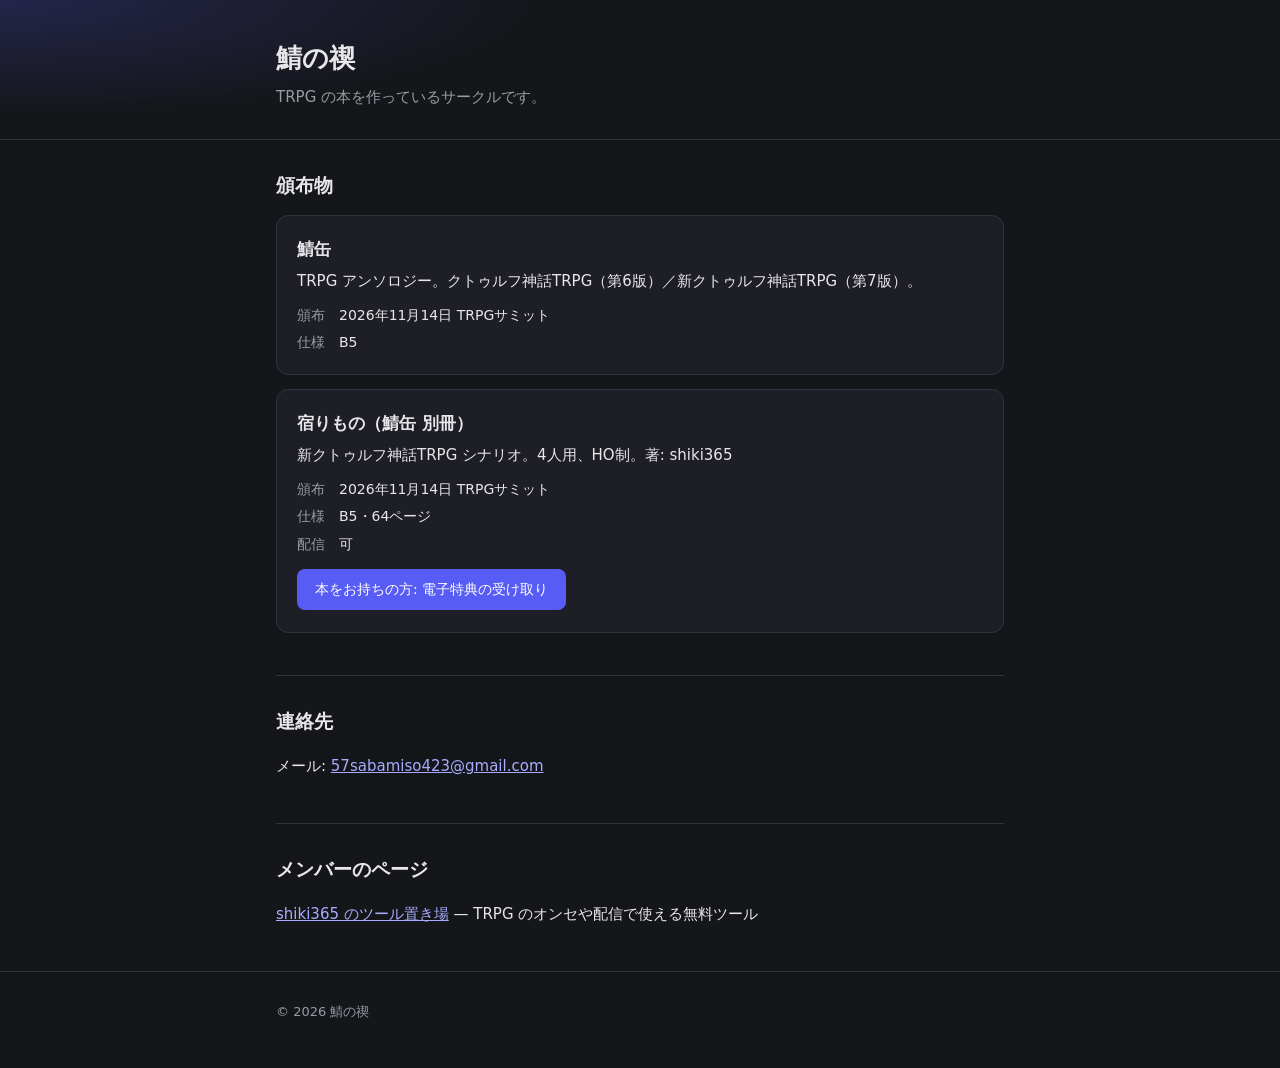
==== index.html @ f9e7f5f1 "Add circle site and Yadorimono bonus download page Co-Authored-By: Claude Opus 5.5 <noreply@anthropi" ====
<!doctype html>
<html lang="ja">
<head>
<meta charset="utf-8">
<meta name="viewport" content="width=device-width, initial-scale=1">
<title>鯖の禊 | TRPG サークル</title>
<meta name="description" content="TRPG サークル「鯖の禊」のサイトです。TRPG アンソロジー『鯖缶』と、新クトゥルフ神話TRPG シナリオ『宿りもの』（鯖缶 別冊）を頒布します。">
<meta property="og:type" content="website">
<meta property="og:site_name" content="鯖の禊">
<meta property="og:title" content="鯖の禊">
<meta property="og:description" content="TRPG サークル「鯖の禊」。TRPG アンソロジー『鯖缶』と、シナリオ『宿りもの』（鯖缶 別冊）を頒布します。">
<meta property="og:url" content="https://sabanomisogi.github.io/">
<meta property="og:locale" content="ja_JP">
<meta name="twitter:card" content="summary">
<link rel="icon" href="favicon.svg" type="image/svg+xml">
<link rel="stylesheet" href="site.v1.css">
</head>
<body>
<header>
  <div class="wrap">
    <h1>鯖の禊</h1>
    <p class="lead">TRPG の本を作っているサークルです。</p>
  </div>
</header>

<main class="wrap">
  <section>
    <h2>頒布物</h2>
    <div class="card">
      <h3>鯖缶</h3>
      <p>TRPG アンソロジー。クトゥルフ神話TRPG（第6版）／新クトゥルフ神話TRPG（第7版）。</p>
      <dl class="spec">
        <dt>頒布</dt><dd>2026年11月14日 TRPGサミット</dd>
        <dt>仕様</dt><dd>B5</dd>
      </dl>
    </div>
    <div class="card">
      <h3>宿りもの（鯖缶 別冊）</h3>
      <p>新クトゥルフ神話TRPG シナリオ。4人用、HO制。著: shiki365</p>
      <dl class="spec">
        <dt>頒布</dt><dd>2026年11月14日 TRPGサミット</dd>
        <dt>仕様</dt><dd>B5・64ページ</dd>
        <dt>配信</dt><dd>可</dd>
      </dl>
      <p style="margin-top:12px"><a class="btn" href="yadorimono/">本をお持ちの方: 電子特典の受け取り</a></p>
    </div>
  </section>

  <section id="contact">
    <h2>連絡先</h2>
    <p>メール: <a href="mailto:57sabamiso423@gmail.com">57sabamiso423@gmail.com</a></p>
  </section>

  <section>
    <h2>メンバーのページ</h2>
    <p><a href="https://shiki365.github.io/">shiki365 のツール置き場</a> — TRPG のオンセや配信で使える無料ツール</p>
  </section>
</main>

<footer>
  <div class="wrap">
    <p>© 2026 鯖の禊</p>
  </div>
</footer>
</body>
</html>
---- site.v1.css ----
/* Same palette as shiki365.github.io so the circle site and the tool site feel related. */
:root {
  color-scheme: dark;
  --bg: #15161a; --panel: #1e1f26; --line: #303240;
  --fg: #e7e7ea; --muted: #9a9aa5; --accent: #6b70ff; --link: #a8abff;
  --button: #575cf5; /* darker than --accent so white text passes 4.5:1 */
  --error: #ff8a8a;
}
* { box-sizing: border-box; }
body { margin: 0; background: var(--bg); color: var(--fg); line-height: 1.8;
       font-family: "Yu Gothic UI", "Meiryo", system-ui, sans-serif; font-size: 15px; }
a { color: var(--link); }
a:focus-visible, button:focus-visible, input:focus-visible { outline: 2px solid var(--accent); outline-offset: 2px; }
.wrap { max-width: 760px; margin: 0 auto; padding-inline: 16px; }

header { border-bottom: 1px solid var(--line); padding-block: 40px 28px;
         background: radial-gradient(ellipse 60% 120% at 0% 0%, #23254a, transparent 70%); }
.home-link { display: inline-block; margin-bottom: 12px; font-size: 14px; color: var(--muted); text-decoration: none; }
.home-link:hover { color: var(--fg); }
h1 { margin: 0 0 8px; font-size: 26px; line-height: 1.4; }
h2 { margin: 0 0 12px; font-size: 19px; }
.lead { margin: 0; color: var(--muted); }
main section { padding-block: 28px; border-bottom: 1px solid var(--line); }
main section:last-child { border-bottom: 0; }
.muted { color: var(--muted); }

.card { background: var(--panel); border: 1px solid var(--line); border-radius: 12px; padding: 18px 20px; margin-bottom: 14px; }
.card h3 { margin: 0 0 4px; font-size: 17px; }
.card p { margin: 4px 0; }
.spec { display: grid; grid-template-columns: auto 1fr; gap: 2px 14px; margin: 8px 0 0; font-size: 14px; }
.spec dt { color: var(--muted); }
.spec dd { margin: 0; }

.btn { display: inline-block; padding: 8px 18px; border: 0; border-radius: 8px; background: var(--button);
       color: #fff; font: inherit; font-size: 14px; text-decoration: none; cursor: pointer; white-space: nowrap; }
.btn:hover { filter: brightness(1.1); }
.btn:disabled { opacity: .55; cursor: wait; }

.unlock { display: flex; gap: 8px; flex-wrap: wrap; margin: 12px 0 8px; }
.unlock input { flex: 1 1 220px; min-width: 0; padding: 8px 12px; border: 1px solid var(--line); border-radius: 8px;
                background: #101116; color: var(--fg); font: inherit; }
#status { min-height: 1.8em; margin: 0; font-size: 14px; }
#status.error { color: var(--error); }
.files { list-style: none; padding: 0; margin: 12px 0 0; }
.files li { display: flex; align-items: center; justify-content: space-between; gap: 12px;
            background: var(--panel); border: 1px solid var(--line); border-radius: 10px; padding: 10px 14px; margin-bottom: 8px; }
.files li div { min-width: 0; overflow-wrap: anywhere; }
.files strong { display: block; font-weight: 600; }
.files .meta { color: var(--muted); font-size: 13px; }
ol.steps { padding-left: 1.4em; margin: 8px 0; }

footer { border-top: 1px solid var(--line); padding-block: 24px 40px; color: var(--muted); font-size: 13px; }
footer p { margin: 4px 0; }
.rights { white-space: pre-line; overflow-wrap: anywhere; }
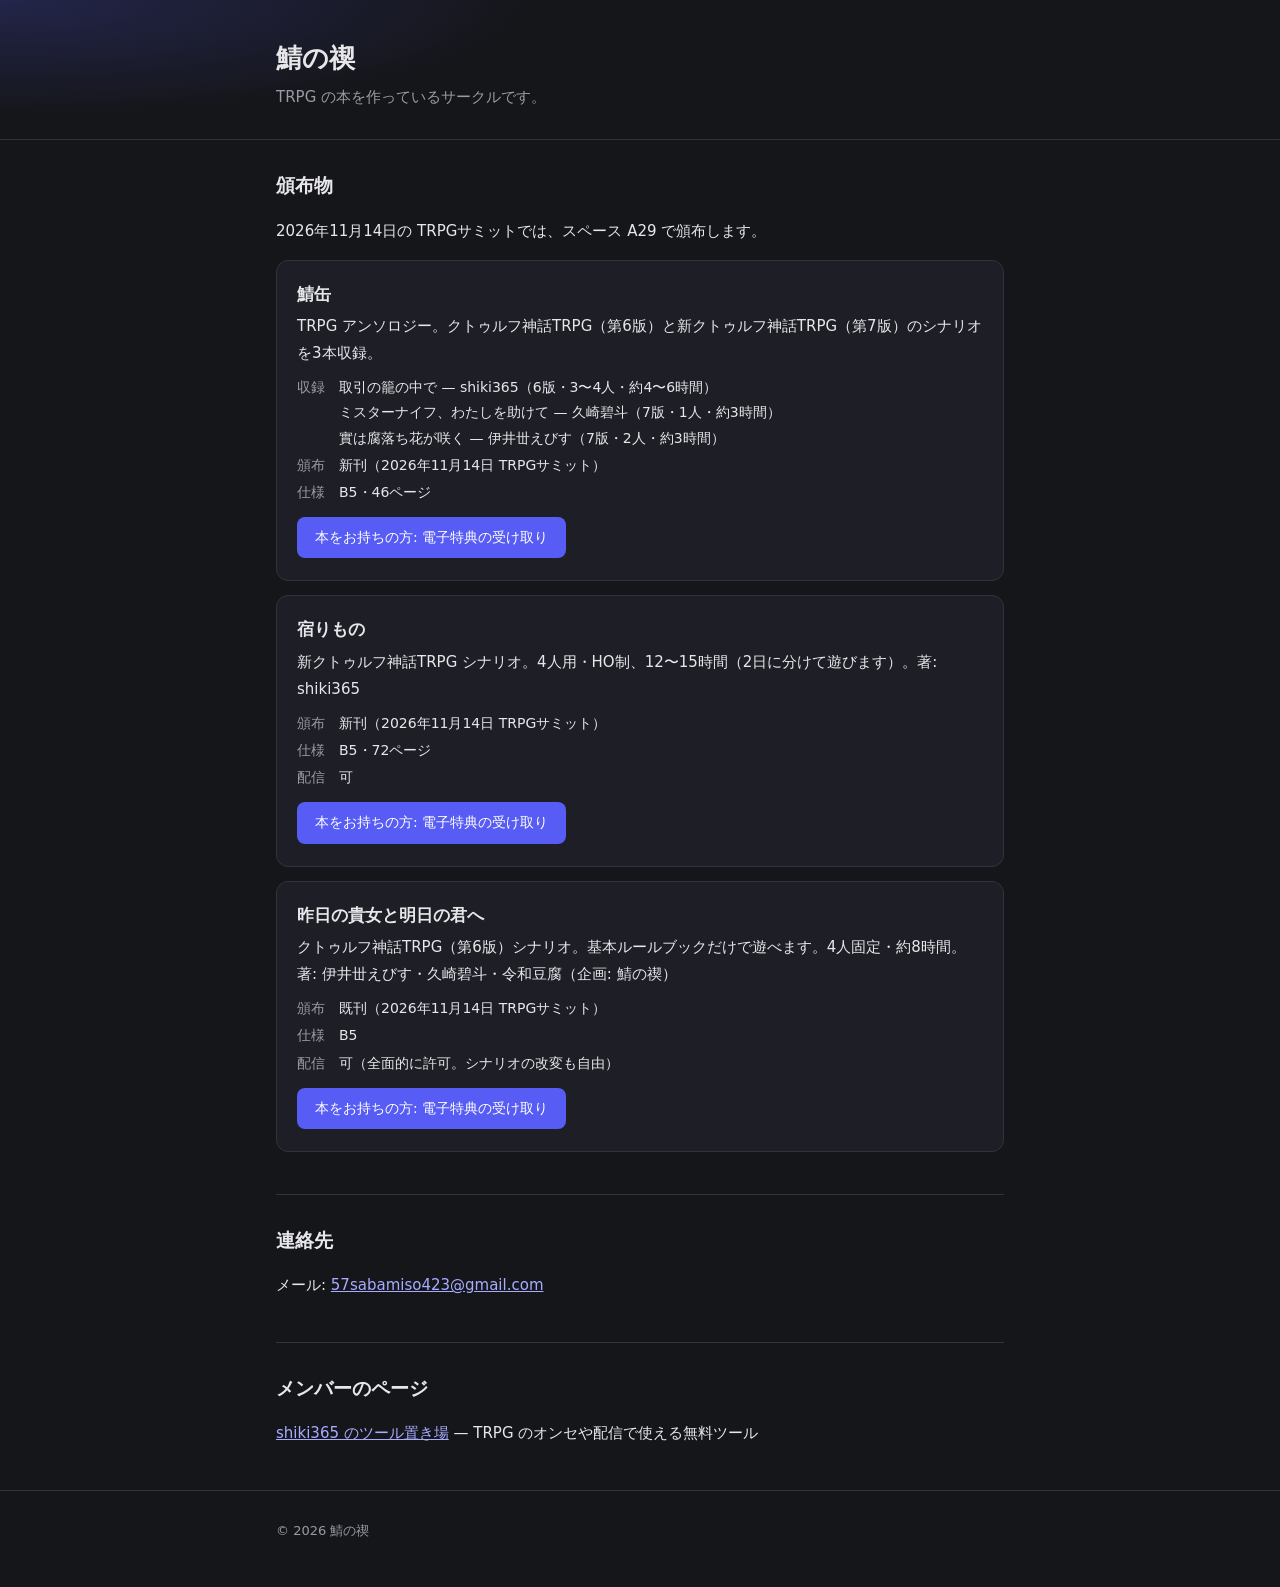
==== commit a38aea03: "List all three books and add bonus pages for Sabakan and Kinou-Ashita - Top page: cards for Sabakan," ====
--- a/index.html
+++ b/index.html
@@ -4,11 +4,11 @@
 <meta charset="utf-8">
 <meta name="viewport" content="width=device-width, initial-scale=1">
 <title>鯖の禊 | TRPG サークル</title>
-<meta name="description" content="TRPG サークル「鯖の禊」のサイトです。TRPG アンソロジー『鯖缶』と、新クトゥルフ神話TRPG シナリオ『宿りもの』（鯖缶 別冊）を頒布します。">
+<meta name="description" content="TRPG サークル「鯖の禊」のサイトです。TRPG アンソロジー『鯖缶』、新クトゥルフ神話TRPG シナリオ『宿りもの』、クトゥルフ神話TRPG シナリオ『昨日の貴女と明日の君へ』を頒布します。">
 <meta property="og:type" content="website">
 <meta property="og:site_name" content="鯖の禊">
 <meta property="og:title" content="鯖の禊">
-<meta property="og:description" content="TRPG サークル「鯖の禊」。TRPG アンソロジー『鯖缶』と、シナリオ『宿りもの』（鯖缶 別冊）を頒布します。">
+<meta property="og:description" content="TRPG サークル「鯖の禊」。TRPG アンソロジー『鯖缶』、シナリオ『宿りもの』『昨日の貴女と明日の君へ』を頒布します。">
 <meta property="og:url" content="https://sabanomisogi.github.io/">
 <meta property="og:locale" content="ja_JP">
 <meta name="twitter:card" content="summary">
@@ -26,23 +26,36 @@
 <main class="wrap">
   <section>
     <h2>頒布物</h2>
+    <p>2026年11月14日の TRPGサミットでは、スペース A29 で頒布します。</p>
     <div class="card">
       <h3>鯖缶</h3>
-      <p>TRPG アンソロジー。クトゥルフ神話TRPG（第6版）／新クトゥルフ神話TRPG（第7版）。</p>
+      <p>TRPG アンソロジー。クトゥルフ神話TRPG（第6版）と新クトゥルフ神話TRPG（第7版）のシナリオを3本収録。</p>
       <dl class="spec">
-        <dt>頒布</dt><dd>2026年11月14日 TRPGサミット</dd>
-        <dt>仕様</dt><dd>B5</dd>
+        <dt>収録</dt><dd>取引の籠の中で — shiki365（6版・3〜4人・約4〜6時間）<br>ミスターナイフ、わたしを助けて — 久崎碧斗（7版・1人・約3時間）<br>實は腐落ち花が咲く — 伊井丗えびす（7版・2人・約3時間）</dd>
+        <dt>頒布</dt><dd>新刊（2026年11月14日 TRPGサミット）</dd>
+        <dt>仕様</dt><dd>B5・46ページ</dd>
       </dl>
+      <p style="margin-top:12px"><a class="btn" href="sabakan/">本をお持ちの方: 電子特典の受け取り</a></p>
     </div>
     <div class="card">
-      <h3>宿りもの（鯖缶 別冊）</h3>
-      <p>新クトゥルフ神話TRPG シナリオ。4人用、HO制。著: shiki365</p>
+      <h3>宿りもの</h3>
+      <p>新クトゥルフ神話TRPG シナリオ。4人用・HO制、12〜15時間（2日に分けて遊びます）。著: shiki365</p>
       <dl class="spec">
-        <dt>頒布</dt><dd>2026年11月14日 TRPGサミット</dd>
-        <dt>仕様</dt><dd>B5・64ページ</dd>
+        <dt>頒布</dt><dd>新刊（2026年11月14日 TRPGサミット）</dd>
+        <dt>仕様</dt><dd>B5・72ページ</dd>
         <dt>配信</dt><dd>可</dd>
       </dl>
       <p style="margin-top:12px"><a class="btn" href="yadorimono/">本をお持ちの方: 電子特典の受け取り</a></p>
+    </div>
+    <div class="card">
+      <h3>昨日の貴女と明日の君へ</h3>
+      <p>クトゥルフ神話TRPG（第6版）シナリオ。基本ルールブックだけで遊べます。4人固定・約8時間。著: 伊井丗えびす・久崎碧斗・令和豆腐（企画: 鯖の禊）</p>
+      <dl class="spec">
+        <dt>頒布</dt><dd>既刊（2026年11月14日 TRPGサミット）</dd>
+        <dt>仕様</dt><dd>B5</dd>
+        <dt>配信</dt><dd>可（全面的に許可。シナリオの改変も自由）</dd>
+      </dl>
+      <p style="margin-top:12px"><a class="btn" href="kinou-ashita/">本をお持ちの方: 電子特典の受け取り</a></p>
     </div>
   </section>
 
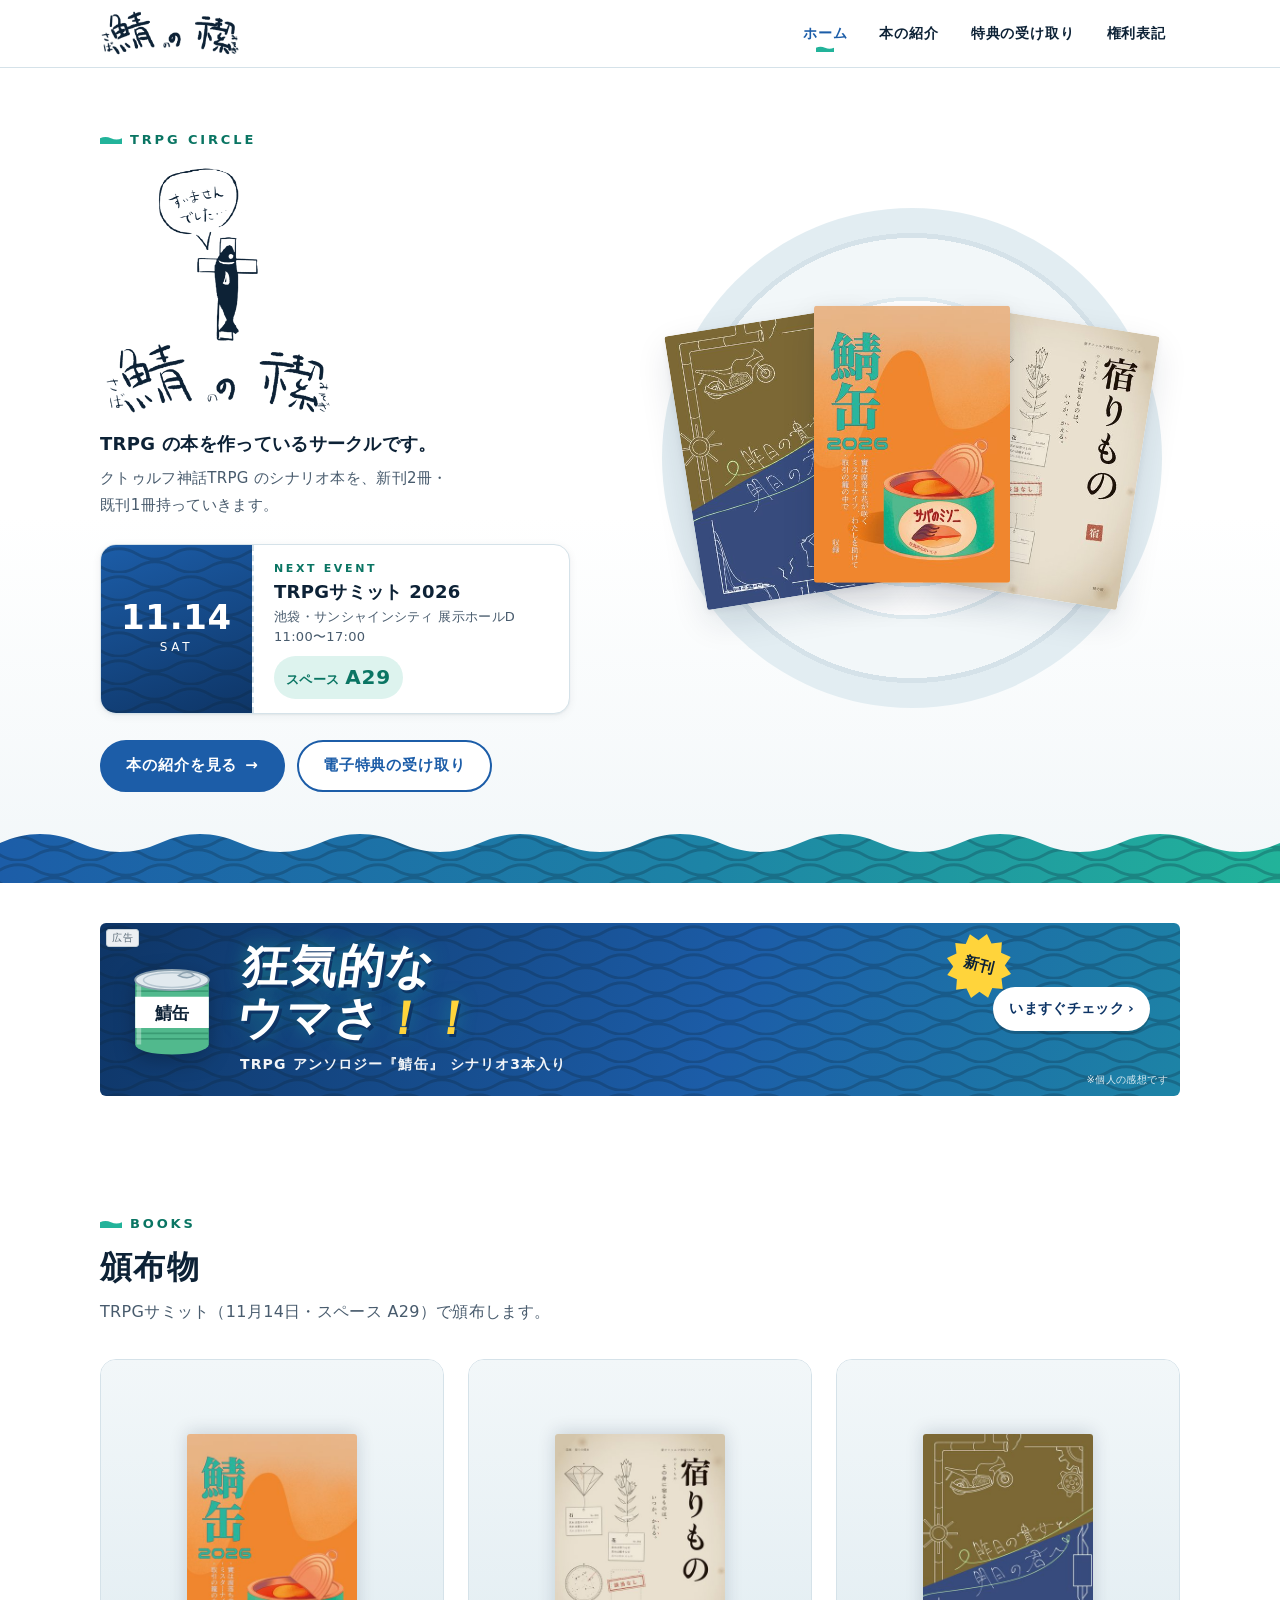
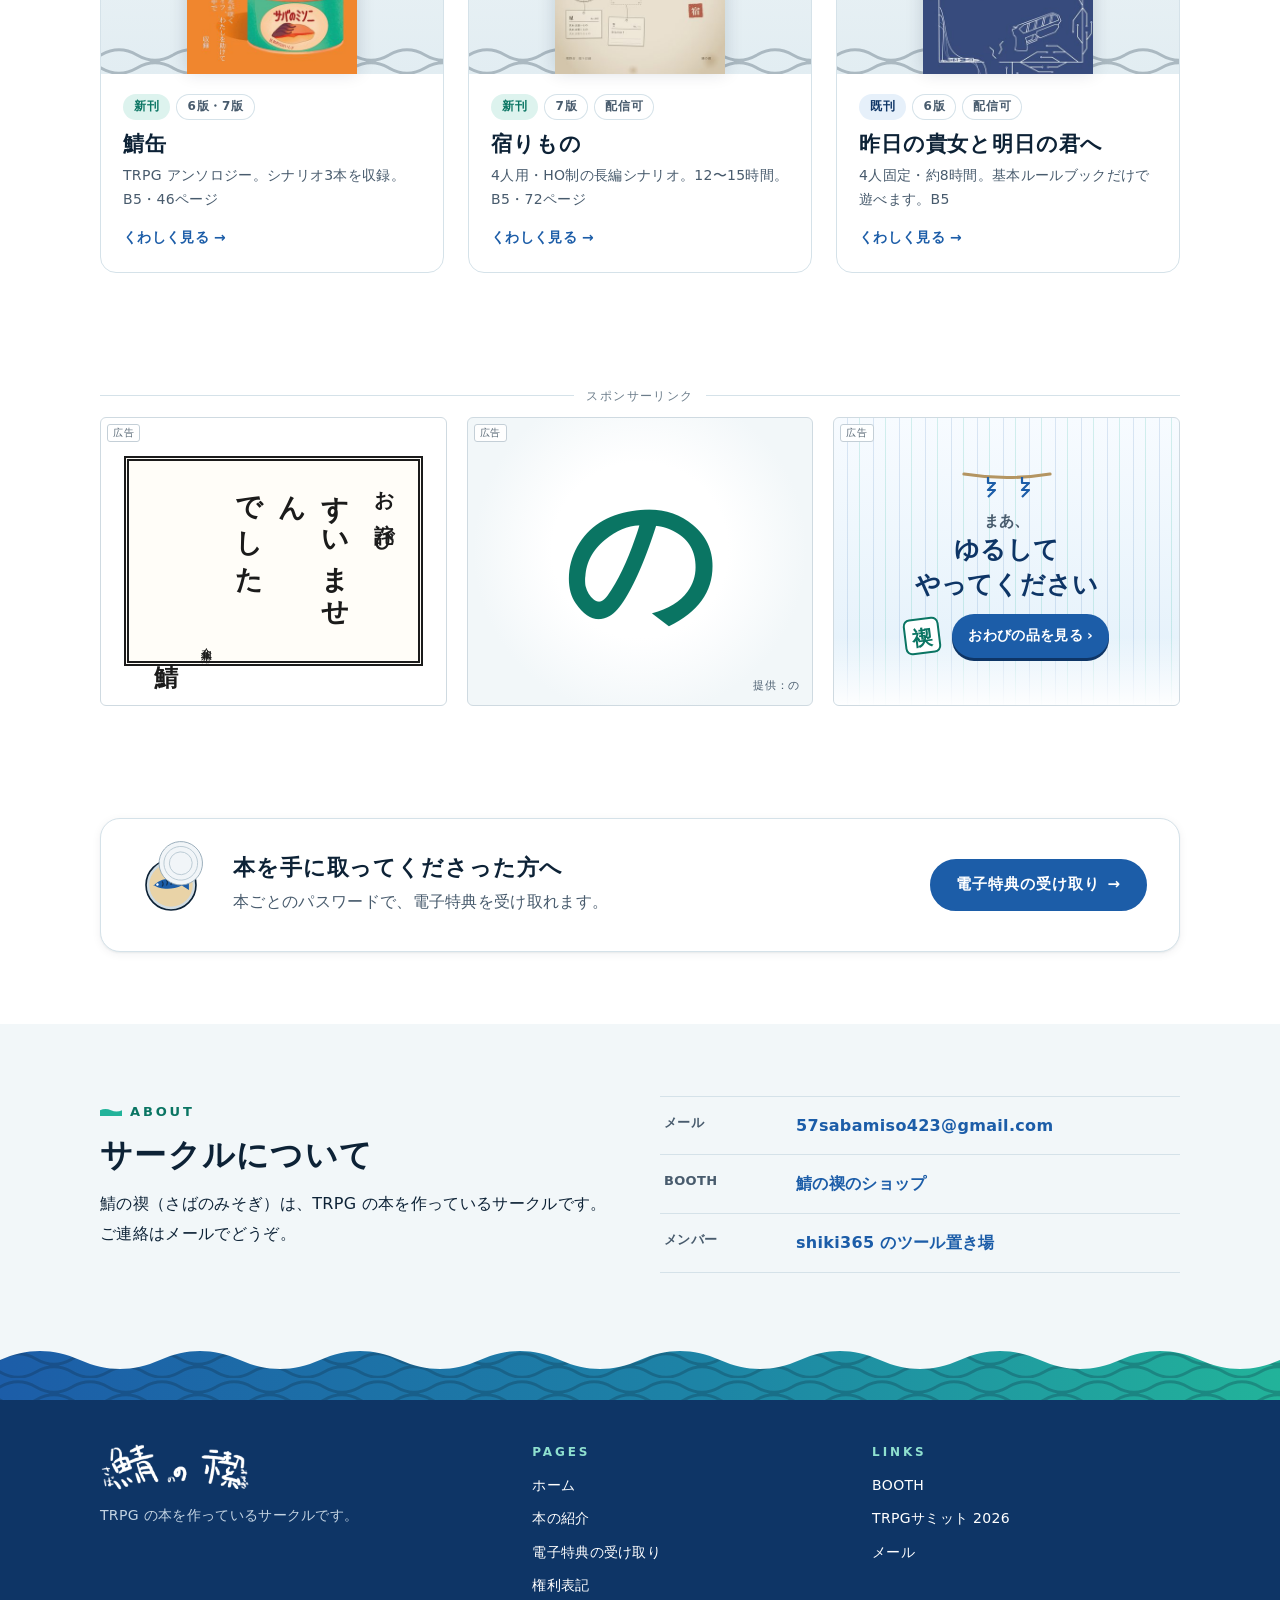
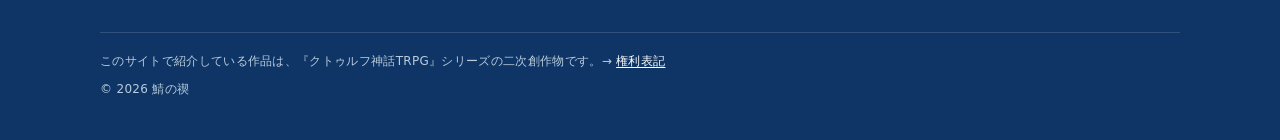
==== commit a6098f8d: "Redesign the site in white, blue and green with four pages - New pages: books/ (book details), bonus" ====
--- a/index.html
+++ b/index.html
@@ -5,75 +5,268 @@
 <meta name="viewport" content="width=device-width, initial-scale=1">
 <title>鯖の禊 | TRPG サークル</title>
 <meta name="description" content="TRPG サークル「鯖の禊」のサイトです。TRPG アンソロジー『鯖缶』、新クトゥルフ神話TRPG シナリオ『宿りもの』、クトゥルフ神話TRPG シナリオ『昨日の貴女と明日の君へ』を頒布します。">
+<meta name="theme-color" content="#1c5da8">
 <meta property="og:type" content="website">
 <meta property="og:site_name" content="鯖の禊">
 <meta property="og:title" content="鯖の禊">
 <meta property="og:description" content="TRPG サークル「鯖の禊」。TRPG アンソロジー『鯖缶』、シナリオ『宿りもの』『昨日の貴女と明日の君へ』を頒布します。">
 <meta property="og:url" content="https://sabanomisogi.github.io/">
+<meta property="og:image" content="https://sabanomisogi.github.io/ogp.png">
 <meta property="og:locale" content="ja_JP">
-<meta name="twitter:card" content="summary">
+<meta name="twitter:card" content="summary_large_image">
 <link rel="icon" href="favicon.svg" type="image/svg+xml">
-<link rel="stylesheet" href="site.v1.css">
+<link rel="apple-touch-icon" href="apple-touch-icon.png">
+<link rel="stylesheet" href="site.v2.css">
+<script>
+  // Show the can-opener intro once per session, never with reduced motion. site.v1.js lets it be skipped.
+  try {
+    if (!sessionStorage.getItem("sbm.intro") && !matchMedia("(prefers-reduced-motion: reduce)").matches) {
+      document.documentElement.classList.add("intro-on");
+      sessionStorage.setItem("sbm.intro", "1");
+      // Never leave the overlay up, even when animations do not run or site.v1.js fails to load.
+      setTimeout(function () { document.documentElement.classList.remove("intro-on"); }, 2400);
+    }
+  } catch (e) { /* storage blocked: no intro */ }
+</script>
 </head>
 <body>
-<header>
-  <div class="wrap">
-    <h1>鯖の禊</h1>
-    <p class="lead">TRPG の本を作っているサークルです。</p>
+<div class="intro" aria-hidden="true">
+  <svg class="opener opener--intro" viewBox="0 0 140 140" focusable="false">
+    <circle class="opener__rim" cx="70" cy="70" r="46"/>
+    <circle class="opener__inside" cx="70" cy="70" r="40"/>
+    <path class="opener__fish-body" d="M38 72c9-13 32-18 52-8l13-9v24l-13-8c-20 10-43 6-52-1z"/>
+    <path class="opener__fish-belly" d="M42 75c13 6 31 5 46-2-16 4-32 4-46 2z"/>
+    <path class="opener__fish-stripe" d="M54 64q3 4 0 8M62 61q3 4 0 9M70 60q3 4 0 9M78 61q3 4 0 8"/>
+    <circle cx="45" cy="69" r="2.2" fill="#fff"/>
+    <g class="opener__lid">
+      <circle class="opener__lid-face" cx="70" cy="70" r="40"/>
+      <circle class="opener__ring" cx="70" cy="70" r="31"/>
+      <circle class="opener__ring" cx="70" cy="70" r="21"/>
+    </g>
+    <circle class="opener__cut" cx="70" cy="70" r="42" transform="rotate(-90 70 70)"/>
+    <g class="opener__tool"><g class="opener__lever">
+      <path class="opener__blade" d="M66.5 19h7l-3.5 10.5z"/>
+      <rect class="opener__handle" x="68" y="13" width="34" height="10" rx="5" transform="rotate(-14 70 18)"/>
+      <circle class="opener__pivot" cx="70" cy="18" r="3.2"/>
+    </g></g>
+  </svg>
+  <p class="intro__text">開缶中…</p>
+  <p class="intro__skip">タップで飛ばせます</p>
+</div>
+
+<a class="skip" href="#main">本文へ</a>
+<header class="site-header">
+  <div class="wrap site-header__in">
+    <a class="brand" href="./"><img src="img/logo-wordmark.png" alt="鯖の禊" width="421" height="134"></a>
+    <nav class="gnav" aria-label="サイト内">
+      <a href="./" aria-current="page">ホーム</a>
+      <a href="books/">本の紹介</a>
+      <a href="bonus/">特典<span class="long">の受け取り</span></a>
+      <a href="rights/">権利表記</a>
+    </nav>
   </div>
 </header>
 
-<main class="wrap">
-  <section>
-    <h2>頒布物</h2>
-    <p>2026年11月14日の TRPGサミットでは、スペース A29 で頒布します。</p>
-    <div class="card">
-      <h3>鯖缶</h3>
-      <p>TRPG アンソロジー。クトゥルフ神話TRPG（第6版）と新クトゥルフ神話TRPG（第7版）のシナリオを3本収録。</p>
-      <dl class="spec">
-        <dt>収録</dt><dd>取引の籠の中で — shiki365（6版・3〜4人・約4〜6時間）<br>ミスターナイフ、わたしを助けて — 久崎碧斗（7版・1人・約3時間）<br>實は腐落ち花が咲く — 伊井丗えびす（7版・2人・約3時間）</dd>
-        <dt>頒布</dt><dd>新刊（2026年11月14日 TRPGサミット）</dd>
-        <dt>仕様</dt><dd>B5・46ページ</dd>
-      </dl>
-      <p style="margin-top:12px"><a class="btn" href="sabakan/">本をお持ちの方: 電子特典の受け取り</a></p>
-    </div>
-    <div class="card">
-      <h3>宿りもの</h3>
-      <p>新クトゥルフ神話TRPG シナリオ。4人用・HO制、12〜15時間（2日に分けて遊びます）。著: shiki365</p>
-      <dl class="spec">
-        <dt>頒布</dt><dd>新刊（2026年11月14日 TRPGサミット）</dd>
-        <dt>仕様</dt><dd>B5・72ページ</dd>
-        <dt>配信</dt><dd>可</dd>
-      </dl>
-      <p style="margin-top:12px"><a class="btn" href="yadorimono/">本をお持ちの方: 電子特典の受け取り</a></p>
-    </div>
-    <div class="card">
-      <h3>昨日の貴女と明日の君へ</h3>
-      <p>クトゥルフ神話TRPG（第6版）シナリオ。基本ルールブックだけで遊べます。4人固定・約8時間。著: 伊井丗えびす・久崎碧斗・令和豆腐（企画: 鯖の禊）</p>
-      <dl class="spec">
-        <dt>頒布</dt><dd>既刊（2026年11月14日 TRPGサミット）</dd>
-        <dt>仕様</dt><dd>B5</dd>
-        <dt>配信</dt><dd>可（全面的に許可。シナリオの改変も自由）</dd>
-      </dl>
-      <p style="margin-top:12px"><a class="btn" href="kinou-ashita/">本をお持ちの方: 電子特典の受け取り</a></p>
-    </div>
-  </section>
-
-  <section id="contact">
-    <h2>連絡先</h2>
-    <p>メール: <a href="mailto:57sabamiso423@gmail.com">57sabamiso423@gmail.com</a></p>
-  </section>
-
-  <section>
-    <h2>メンバーのページ</h2>
-    <p><a href="https://shiki365.github.io/">shiki365 のツール置き場</a> — TRPG のオンセや配信で使える無料ツール</p>
+<main id="main">
+  <section class="hero">
+    <div class="wrap hero__in">
+      <div class="hero__text">
+        <p class="eyebrow">TRPG CIRCLE</p>
+        <h1 class="hero__logo"><img src="img/logo-mascot.png" alt="鯖の禊" width="433" height="472"></h1>
+        <p class="hero__lead">TRPG の本を作っているサークルです。</p>
+        <p class="hero__sub">クトゥルフ神話TRPG のシナリオ本を、新刊2冊・既刊1冊持っていきます。</p>
+        <a class="ticket" href="https://trpg-summit.com/2026/">
+          <span class="ticket__date"><b>11.14</b><span>SAT</span></span>
+          <span class="ticket__body">
+            <span class="ticket__label">NEXT EVENT</span>
+            <span class="ticket__name">TRPGサミット 2026</span>
+            <span class="ticket__meta">池袋・サンシャインシティ 展示ホールD<br>11:00〜17:00</span>
+            <span class="ticket__space">スペース <b>A29</b></span>
+          </span>
+        </a>
+        <div class="hero__actions">
+          <a class="btn" href="books/">本の紹介を見る <span class="arrow" aria-hidden="true">→</span></a>
+          <a class="btn btn--ghost" href="bonus/">電子特典の受け取り</a>
+        </div>
+      </div>
+      <div class="hero__books" aria-hidden="true">
+        <img class="hero__cover hero__cover--l" src="img/cover-kinou-ashita-360.jpg" srcset="img/cover-kinou-ashita-360.jpg 360w, img/cover-kinou-ashita-720.jpg 720w" sizes="200px" alt="" width="360" height="508">
+        <img class="hero__cover hero__cover--r" src="img/cover-yadorimono-360.jpg" srcset="img/cover-yadorimono-360.jpg 360w, img/cover-yadorimono-720.jpg 720w" sizes="200px" alt="" width="360" height="508">
+        <img class="hero__cover hero__cover--c" src="img/cover-sabakan-360.jpg" srcset="img/cover-sabakan-360.jpg 360w, img/cover-sabakan-720.jpg 720w" sizes="200px" alt="" width="360" height="508">
+      </div>
+    </div>
+    <div class="saba-band" aria-hidden="true"></div>
+  </section>
+
+  <section class="section section--tight" aria-label="ジョーク広告">
+    <div class="wrap">
+      <a class="ad ad--sabakan" href="books/#sabakan">
+        <span class="ad__label">広告</span>
+        <svg class="sabakan-ad__can" viewBox="0 0 100 112" aria-hidden="true" focusable="false">
+          <path d="M10 24v70a40 11 0 0 0 80 0V24z" fill="#51b98d"/>
+          <path d="M10 30h80M10 36h80M10 82h80M10 88h80" stroke="#3a9c74" stroke-width="2"/>
+          <path d="M10 42h80v34H10z" fill="#fff"/>
+          <text x="50" y="66" text-anchor="middle" font-size="19" font-weight="900" fill="#0d2236">鯖缶</text>
+          <path d="M14 24v70" stroke="#fff" stroke-opacity=".35" stroke-width="5"/>
+          <ellipse cx="50" cy="24" rx="40" ry="11" fill="#e1e9ee" stroke="#8ea3b1" stroke-width="2"/>
+          <ellipse cx="50" cy="24" rx="31" ry="8" fill="none" stroke="#b7c7d1" stroke-width="1.6"/>
+          <path d="M57 19q10-7 17 0-7 5-17 0z" fill="#cfdbe2" stroke="#8ea3b1" stroke-width="1.6"/>
+        </svg>
+        <span class="sabakan-ad__copy">
+          <span class="sabakan-ad__catch">狂気的な<br>ウマさ<em>！！</em></span>
+          <span class="sabakan-ad__sub">TRPG アンソロジー『鯖缶』 <span class="nowrap">シナリオ3本入り</span></span>
+        </span>
+        <span class="sabakan-ad__burst" aria-hidden="true">新刊</span>
+        <span class="ad__cta">いますぐチェック <span aria-hidden="true">›</span></span>
+        <small class="sabakan-ad__note">※個人の感想です</small>
+      </a>
+    </div>
+  </section>
+
+  <section class="section" id="books">
+    <div class="wrap">
+      <div class="section__head">
+        <p class="eyebrow">BOOKS</p>
+        <h2>頒布物</h2>
+        <p class="section__lead">TRPGサミット（11月14日・スペース A29）で頒布します。</p>
+      </div>
+      <ul class="book-grid">
+        <li class="book-card">
+          <a href="books/#sabakan">
+            <figure class="book-card__cover"><img src="img/cover-sabakan-360.jpg" srcset="img/cover-sabakan-360.jpg 360w, img/cover-sabakan-720.jpg 720w" sizes="(max-width: 640px) 116px, 200px" alt="『鯖缶』の表紙" width="360" height="508" loading="lazy"></figure>
+            <div class="book-card__body">
+              <ul class="tags"><li class="tag tag--new">新刊</li><li class="tag tag--line">6版・7版</li></ul>
+              <h3>鯖缶</h3>
+              <p>TRPG アンソロジー。シナリオ3本を収録。B5・46ページ</p>
+              <p class="book-card__more">くわしく見る →</p>
+            </div>
+          </a>
+        </li>
+        <li class="book-card">
+          <a href="books/#yadorimono">
+            <figure class="book-card__cover"><img src="img/cover-yadorimono-360.jpg" srcset="img/cover-yadorimono-360.jpg 360w, img/cover-yadorimono-720.jpg 720w" sizes="(max-width: 640px) 116px, 200px" alt="『宿りもの』の表紙" width="360" height="508" loading="lazy"></figure>
+            <div class="book-card__body">
+              <ul class="tags"><li class="tag tag--new">新刊</li><li class="tag tag--line">7版</li><li class="tag tag--line">配信可</li></ul>
+              <h3>宿りもの</h3>
+              <p>4人用・HO制の長編シナリオ。12〜15時間。B5・72ページ</p>
+              <p class="book-card__more">くわしく見る →</p>
+            </div>
+          </a>
+        </li>
+        <li class="book-card">
+          <a href="books/#kinou-ashita">
+            <figure class="book-card__cover"><img src="img/cover-kinou-ashita-360.jpg" srcset="img/cover-kinou-ashita-360.jpg 360w, img/cover-kinou-ashita-720.jpg 720w" sizes="(max-width: 640px) 116px, 200px" alt="『昨日の貴女と明日の君へ』の表紙" width="360" height="508" loading="lazy"></figure>
+            <div class="book-card__body">
+              <ul class="tags"><li class="tag tag--old">既刊</li><li class="tag tag--line">6版</li><li class="tag tag--line">配信可</li></ul>
+              <h3>昨日の貴女と明日の君へ</h3>
+              <p>4人固定・約8時間。基本ルールブックだけで遊べます。B5</p>
+              <p class="book-card__more">くわしく見る →</p>
+            </div>
+          </a>
+        </li>
+      </ul>
+    </div>
+  </section>
+
+  <section class="section section--tight" aria-label="ジョーク広告">
+    <div class="wrap">
+      <p class="ad-zone__label">スポンサーリンク</p>
+      <div class="ad-row">
+        <div class="ad ad--apology" data-ad="bow" role="img" aria-label="ジョーク広告：鯖からのお詫び「すいませんでした」">
+          <span class="ad__label">広告</span>
+          <div class="apology">
+            <p class="apology__title">お詫び</p>
+            <p class="apology__body">すいません<br>でした</p>
+            <p class="apology__date">令和八年十月</p>
+            <p class="apology__by">鯖</p>
+          </div>
+          <span class="ad__toast">この広告は押せません（反省中）</span>
+        </div>
+        <a class="ad ad--no" href="https://sabunomisogi.booth.pm/" data-ad="spin" aria-label="ジョーク広告：「の」（鯖の禊の BOOTH へ）">
+          <span class="ad__label">広告</span>
+          <span class="no-glyph" aria-hidden="true">の</span>
+          <span class="ad__sponsor">提供：の</span>
+        </a>
+        <a class="ad ad--misogi" href="books/" aria-label="ジョーク広告：禊より「まあ、ゆるしてやってください」（本の紹介へ）">
+          <span class="ad__label">広告</span>
+          <span class="misogi__falls" aria-hidden="true"></span>
+          <svg class="misogi__shide" viewBox="0 0 92 30" aria-hidden="true" focusable="false">
+            <path d="M3 5q43 7 86 0" fill="none" stroke="#b49562" stroke-width="3.2" stroke-linecap="round"/>
+            <path d="M27 8v6h7l-7 7h7l-7 7M61 8v6h7l-7 7h7l-7 7" fill="none" stroke="#1c5da8" stroke-width="2.2" stroke-linejoin="round"/>
+          </svg>
+          <span class="misogi__copy"><small>まあ、</small>ゆるして<br>やってください</span>
+          <span class="misogi__foot"><span class="misogi__seal">禊</span><span class="ad__cta">おわびの品を見る <span aria-hidden="true">›</span></span></span>
+        </a>
+      </div>
+    </div>
+  </section>
+
+  <section class="section">
+    <div class="wrap">
+      <div class="callout">
+        <svg class="opener opener--open callout__icon" viewBox="0 0 140 140" aria-hidden="true" focusable="false">
+          <circle class="opener__rim" cx="70" cy="70" r="46"/>
+          <circle class="opener__inside" cx="70" cy="70" r="40"/>
+          <path class="opener__fish-body" d="M38 72c9-13 32-18 52-8l13-9v24l-13-8c-20 10-43 6-52-1z"/>
+          <path class="opener__fish-stripe" d="M54 64q3 4 0 8M62 61q3 4 0 9M70 60q3 4 0 9M78 61q3 4 0 8"/>
+          <circle cx="45" cy="69" r="2.2" fill="#fff"/>
+          <g class="opener__lid"><circle class="opener__lid-face" cx="70" cy="70" r="40"/><circle class="opener__ring" cx="70" cy="70" r="31"/><circle class="opener__ring" cx="70" cy="70" r="21"/></g>
+        </svg>
+        <div>
+          <h2>本を手に取ってくださった方へ</h2>
+          <p>本ごとのパスワードで、電子特典を受け取れます。</p>
+        </div>
+        <a class="btn" href="bonus/">電子特典の受け取り <span class="arrow" aria-hidden="true">→</span></a>
+      </div>
+    </div>
+  </section>
+
+  <section class="section section--mist" id="contact">
+    <div class="wrap about">
+      <div>
+        <p class="eyebrow">ABOUT</p>
+        <h2>サークルについて</h2>
+        <p>鯖の禊（さばのみそぎ）は、TRPG の本を作っているサークルです。ご連絡はメールでどうぞ。</p>
+      </div>
+      <ul class="link-list">
+        <li><a href="mailto:57sabamiso423@gmail.com"><span class="k">メール</span><span class="v">57sabamiso423@gmail.com</span></a></li>
+        <li><a href="https://sabunomisogi.booth.pm/"><span class="k">BOOTH</span><span class="v">鯖の禊のショップ</span></a></li>
+        <li><a href="https://shiki365.github.io/"><span class="k">メンバー</span><span class="v">shiki365 のツール置き場</span></a></li>
+      </ul>
+    </div>
   </section>
 </main>
 
-<footer>
-  <div class="wrap">
+<div class="footer-band footer-band--mist"><div class="saba-band" aria-hidden="true"></div></div>
+<footer class="site-footer">
+  <div class="wrap footer__in">
+    <div class="footer__brand">
+      <img src="img/logo-wordmark.png" alt="鯖の禊" width="421" height="134" loading="lazy">
+      <p>TRPG の本を作っているサークルです。</p>
+    </div>
+    <nav aria-label="フッター">
+      <h2>PAGES</h2>
+      <ul>
+        <li><a href="./">ホーム</a></li>
+        <li><a href="books/">本の紹介</a></li>
+        <li><a href="bonus/">電子特典の受け取り</a></li>
+        <li><a href="rights/">権利表記</a></li>
+      </ul>
+    </nav>
+    <div>
+      <h2>LINKS</h2>
+      <ul>
+        <li><a href="https://sabunomisogi.booth.pm/">BOOTH</a></li>
+        <li><a href="https://trpg-summit.com/2026/">TRPGサミット 2026</a></li>
+        <li><a href="mailto:57sabamiso423@gmail.com">メール</a></li>
+      </ul>
+    </div>
+  </div>
+  <div class="wrap footer__rights">
+    <p>このサイトで紹介している作品は、『クトゥルフ神話TRPG』シリーズの二次創作物です。→ <a href="rights/">権利表記</a></p>
     <p>© 2026 鯖の禊</p>
   </div>
 </footer>
+<script src="site.v1.js"></script>
 </body>
 </html>
--- a/site.v2.css
+++ b/site.v2.css
@@ -0,0 +1,599 @@
+/* 鯖の禊 — site styles v2.
+   White paper, the blue of a mackerel's back and the green of the 鯖缶 title lettering.
+   No web fonts and no external files: every page works on its own and sends nothing anywhere. */
+
+:root {
+  color-scheme: light;
+  --paper: #ffffff;
+  --mist: #f2f7f9;
+  --mist-2: #e2edf2;
+  --line: #d5e2e9;
+  --ink: #0d2236;
+  --ink-2: #485b6d;
+  --blue: #1c5da8;
+  --blue-hover: #164d8d;
+  --blue-deep: #0e3566;
+  --blue-soft: #e6f0fa;
+  --green: #22b39a;      /* decoration only (2.6:1 on white) */
+  --green-ink: #0a7563;  /* green text on white (5.2:1) */
+  --green-soft: #ddf3ee;
+  --error: #b42318;
+  --ad-yellow: #ffd43b;  /* joke ads only */
+  --radius: 16px;
+  --radius-s: 10px;
+  --shadow-s: 0 1px 2px rgb(13 34 54 / .06), 0 2px 10px rgb(13 34 54 / .06);
+  --shadow: 0 2px 6px rgb(13 34 54 / .06), 0 14px 34px rgb(13 34 54 / .12);
+  --font: "Hiragino Sans", "Hiragino Kaku Gothic ProN", "Yu Gothic UI", "Meiryo", "Noto Sans JP", system-ui, sans-serif;
+  --font-mincho: "Yu Mincho", "YuMincho", "Hiragino Mincho ProN", "BIZ UDPMincho", "Noto Serif JP", serif;
+  --font-num: "Bahnschrift", "DIN Alternate", "DIN Condensed", "Roboto Condensed", "Arial Narrow", system-ui, sans-serif;
+  /* Water and mackerel stripes in one tile (72px = one full wave, so it repeats seamlessly). */
+  --stripes: url("data:image/svg+xml,%3Csvg xmlns='http://www.w3.org/2000/svg' width='72' height='28' viewBox='0 0 72 28'%3E%3Cpath d='M0 9c12-7 24-7 36 0s24 7 36 0M-36 22c12-7 24-7 36 0s24 7 36 0 24-7 36 0 24 7 36 0' fill='none' stroke='%230d2236' stroke-opacity='.26' stroke-width='3' stroke-linecap='round'/%3E%3C/svg%3E");
+  /* preserveAspectRatio=none: the wave stretches to whatever mask-size it is given, so the tiles always join. */
+  --wave-edge: url("data:image/svg+xml,%3Csvg xmlns='http://www.w3.org/2000/svg' width='160' height='56' viewBox='0 0 160 56' preserveAspectRatio='none'%3E%3Cpath d='M0 16C27 4 53 4 80 16s53 12 80 0v40H0z'/%3E%3C/svg%3E");
+  --header-h: 68px;
+}
+
+*, *::before, *::after { box-sizing: border-box; }
+html { scroll-behavior: smooth; scroll-padding-top: calc(var(--header-h) + 16px); -webkit-text-size-adjust: 100%; }
+body {
+  margin: 0; background: var(--paper); color: var(--ink);
+  font-family: var(--font); font-size: 16px; line-height: 1.85; letter-spacing: .02em;
+  overflow-wrap: anywhere;
+}
+img, svg { max-width: 100%; }
+img { height: auto; }
+a { color: var(--blue); text-underline-offset: .2em; }
+a:hover { color: var(--blue-hover); }
+:focus-visible { outline: 3px solid var(--blue); outline-offset: 3px; border-radius: 4px; }
+h1, h2, h3, h4 { line-height: 1.35; font-feature-settings: "palt"; letter-spacing: .04em; text-wrap: balance; word-break: auto-phrase; }
+p { margin: 0 0 1em; }
+small { font-size: .86em; }
+/* Break short Japanese lines at phrase boundaries (Chrome/Edge); other browsers keep the default. */
+.section__lead, .page-head__lead, .hero__sub, .callout p, .book-card p, .book__lead, .bonus-card p,
+.story p, .scenario__quote, .ho-list li, .panel p { word-break: auto-phrase; text-wrap: pretty; }
+.nowrap { white-space: nowrap; }
+
+.wrap { width: min(100% - 40px, 1080px); margin-inline: auto; }
+.wrap--narrow { width: min(100% - 40px, 760px); }
+.sr-only { position: absolute; width: 1px; height: 1px; overflow: hidden; clip: rect(0 0 0 0); white-space: nowrap; }
+.skip { position: absolute; left: 12px; top: -60px; z-index: 60; padding: 8px 14px; border-radius: 8px; background: var(--ink); color: #fff; }
+.skip:focus { top: 10px; color: #fff; }
+
+.eyebrow {
+  display: inline-flex; align-items: center; gap: 8px; margin: 0 0 10px;
+  font-family: var(--font-num); font-size: 13px; font-weight: 700; letter-spacing: .22em; color: var(--green-ink);
+}
+.eyebrow::before { content: ""; width: 22px; height: 8px; background: var(--wave-dot, var(--green)); -webkit-mask: var(--wave-edge) 0 0 / 22px 8px; mask: var(--wave-edge) 0 0 / 22px 8px; }
+
+/* ---------- buttons, tags ---------- */
+.btn {
+  display: inline-flex; align-items: center; justify-content: center; gap: 8px;
+  min-height: 48px; padding: 10px 24px; border: 2px solid var(--blue); border-radius: 999px;
+  background: var(--blue); color: #fff; font: inherit; font-size: 15px; font-weight: 700; letter-spacing: .06em;
+  text-decoration: none; cursor: pointer; white-space: nowrap; transition: background .15s, border-color .15s, transform .15s;
+}
+.btn:hover { background: var(--blue-hover); border-color: var(--blue-hover); color: #fff; }
+.btn:active { transform: translateY(1px); }
+.btn:disabled { opacity: .55; cursor: wait; }
+.btn--ghost { background: var(--paper); color: var(--blue); }
+.btn--ghost:hover { background: var(--blue-soft); color: var(--blue-hover); }
+.btn--small { min-height: 40px; padding: 6px 18px; font-size: 14px; }
+.btn .arrow { transition: transform .15s; }
+.btn:hover .arrow { transform: translateX(3px); }
+
+.tags { display: flex; flex-wrap: wrap; gap: 6px; margin: 0 0 10px; padding: 0; list-style: none; }
+.tag {
+  display: inline-block; padding: 5px 11px; border-radius: 999px; background: var(--mist); color: var(--ink-2);
+  font-size: 12px; font-weight: 700; line-height: 1.3; letter-spacing: .06em;
+}
+.tag--new { background: var(--green-soft); color: var(--green-ink); }
+.tag--old { background: var(--blue-soft); color: var(--blue-deep); }
+.tag--line { background: transparent; box-shadow: inset 0 0 0 1px var(--line); }
+
+/* ---------- header ---------- */
+.site-header {
+  position: sticky; top: 0; z-index: 40; height: var(--header-h);
+  background: rgb(255 255 255 / .92); -webkit-backdrop-filter: saturate(1.4) blur(10px); backdrop-filter: saturate(1.4) blur(10px);
+  border-bottom: 1px solid var(--line);
+}
+.site-header__in { display: flex; align-items: center; justify-content: space-between; gap: 16px; height: 100%; }
+.brand { display: inline-flex; align-items: center; flex: none; }
+.brand img { display: block; width: 140px; }
+.gnav { display: flex; gap: 4px; }
+.gnav a {
+  position: relative; padding: 8px 14px; border-radius: 999px; color: var(--ink); text-decoration: none;
+  font-size: 14px; font-weight: 700; letter-spacing: .06em; white-space: nowrap;
+}
+.gnav a:hover { background: var(--mist); color: var(--ink); }
+.gnav a[aria-current] { color: var(--blue); }
+.gnav a[aria-current]::after {
+  content: ""; position: absolute; left: 50%; bottom: 2px; width: 18px; height: 6px; translate: -50% 0; background: var(--green);
+  -webkit-mask: var(--wave-edge) 0 0 / 18px 6px; mask: var(--wave-edge) 0 0 / 18px 6px;
+}
+
+/* ---------- the mackerel band ---------- */
+.saba-band {
+  height: 56px; margin-top: -1px;
+  background: var(--stripes) 0 6px / 72px 28px repeat, linear-gradient(90deg, var(--blue) 0%, #1d84a6 55%, var(--green) 100%);
+  -webkit-mask: var(--wave-edge) 0 0 / 160px 56px repeat-x; mask: var(--wave-edge) 0 0 / 160px 56px repeat-x;
+  animation: band-drift 40s linear infinite;
+}
+.saba-band--thin { height: 34px; -webkit-mask-size: 120px 34px; mask-size: 120px 34px; }
+@keyframes band-drift { to { background-position: 720px 6px, 0 0; } }
+
+/* ---------- hero ---------- */
+.hero { position: relative; overflow: hidden; background: linear-gradient(180deg, #fff 0%, #fff 55%, var(--mist) 100%); }
+.hero__in { display: grid; grid-template-columns: minmax(0, 1fr) minmax(0, 1.05fr); align-items: center; gap: 32px; padding-block: 56px 36px; }
+.hero__text { position: relative; z-index: 2; }
+.hero__logo { margin: 0 0 8px; }
+.hero__logo img { display: block; width: 236px; }
+.hero__lead { margin: 0 0 4px; font-size: 18px; font-weight: 700; }
+.hero__sub { margin: 0; color: var(--ink-2); font-size: 15px; }
+.hero__actions { display: flex; flex-wrap: wrap; gap: 12px; margin-top: 26px; }
+
+.ticket {
+  display: grid; grid-template-columns: auto minmax(0, 1fr); margin-top: 24px; max-width: 470px;
+  background: var(--paper); border: 1px solid var(--line); border-radius: var(--radius); box-shadow: var(--shadow-s);
+  color: inherit; text-decoration: none; overflow: hidden; transition: box-shadow .2s, transform .2s;
+}
+.ticket:hover { color: inherit; box-shadow: var(--shadow); transform: translateY(-2px); }
+.ticket__date {
+  display: grid; place-content: center; gap: 2px; padding: 14px 20px; text-align: center;
+  background: var(--stripes) 0 0 / 72px 28px, linear-gradient(160deg, var(--blue), var(--blue-deep)); color: #fff;
+  font-family: var(--font-num);
+}
+.ticket__date b { font-size: 34px; line-height: 1; letter-spacing: .02em; }
+.ticket__date span { font-size: 12px; letter-spacing: .3em; }
+.ticket__body { position: relative; display: block; padding: 14px 18px 14px 20px; border-left: 2px dashed var(--line); }
+.ticket__label, .ticket__name, .ticket__meta { display: block; }
+.ticket__label { margin: 0; font-family: var(--font-num); font-size: 11px; font-weight: 700; letter-spacing: .24em; color: var(--green-ink); }
+.ticket__name { margin: 0; font-size: 18px; font-weight: 800; line-height: 1.4; }
+.ticket__meta { margin: 2px 0 0; font-size: 13px; color: var(--ink-2); line-height: 1.6; }
+.ticket__space {
+  display: inline-flex; align-items: baseline; gap: 6px; margin-top: 8px; padding: 3px 12px; border-radius: 999px;
+  background: var(--green-soft); color: var(--green-ink); font-size: 13px; font-weight: 700;
+}
+.ticket__space b { font-family: var(--font-num); font-size: 20px; letter-spacing: .04em; }
+
+.hero__books { position: relative; height: 430px; }
+.hero__books::before {
+  content: ""; position: absolute; left: 50%; top: 50%; width: min(500px, 118%); aspect-ratio: 1; translate: -50% -50%; border-radius: 50%;
+  background: radial-gradient(circle closest-side,
+    #fff 0 50%, var(--mist-2) 50% 51.5%, #fff 51.5% 63%, var(--mist-2) 63% 64.5%,
+    var(--mist) 64.5% 88%, var(--line) 88% 90%, var(--mist-2) 90% 100%);
+}
+.hero__cover {
+  position: absolute; left: 50%; top: 50%; width: 196px; aspect-ratio: 182 / 257; translate: -50% -50%;
+  border-radius: 3px; box-shadow: var(--shadow); transition: transform .35s cubic-bezier(.2, .7, .2, 1);
+}
+.hero__cover--l { transform: translateX(-66%) rotate(-9deg); z-index: 1; }
+.hero__cover--c { transform: translateY(-5%); z-index: 3; }
+.hero__cover--r { transform: translateX(66%) rotate(9deg); z-index: 2; }
+.hero__books:hover .hero__cover--l { transform: translateX(-74%) rotate(-12deg); }
+.hero__books:hover .hero__cover--c { transform: translateY(-9%); }
+.hero__books:hover .hero__cover--r { transform: translateX(74%) rotate(12deg); }
+
+/* ---------- sections ---------- */
+.section { padding-block: 72px; }
+.section--mist { background: var(--mist); }
+.section--tight { padding-block: 40px; }
+.section__head { margin-bottom: 32px; }
+.section__head h2 { margin: 0; font-size: clamp(24px, 3.4vw, 32px); }
+.section__lead { margin: 8px 0 0; color: var(--ink-2); }
+
+/* book cards (home) */
+.book-grid { display: grid; grid-template-columns: repeat(3, minmax(0, 1fr)); gap: 24px; margin: 0; padding: 0; list-style: none; }
+.book-card > a {
+  display: flex; flex-direction: column; height: 100%; border: 1px solid var(--line); border-radius: var(--radius);
+  background: var(--paper); color: inherit; text-decoration: none; overflow: hidden; transition: box-shadow .2s, transform .2s, border-color .2s;
+}
+.book-card > a:hover { color: inherit; border-color: #c3d4de; box-shadow: var(--shadow); transform: translateY(-3px); }
+.book-card__cover {
+  display: flex; align-items: flex-end; justify-content: center; margin: 0; padding: 28px 24px 0; aspect-ratio: 1 / .92;
+  background: var(--stripes) 0 100% / 72px 28px repeat-x, linear-gradient(180deg, var(--mist), var(--mist-2));
+}
+.book-card__cover img {
+  width: 58%; border-radius: 3px 3px 0 0; box-shadow: 0 -2px 18px rgb(13 34 54 / .16);
+  transform-origin: 50% 100%; transition: transform .3s cubic-bezier(.2, .7, .2, 1);
+}
+.book-card > a:hover .book-card__cover img { transform: translateY(-8px) rotate(-1.5deg); }
+.book-card__body { display: flex; flex-direction: column; flex: 1; padding: 20px 22px 22px; }
+.book-card h3 { margin: 0 0 6px; font-size: 21px; }
+.book-card p { margin: 0; color: var(--ink-2); font-size: 14px; line-height: 1.7; }
+.book-card__more { margin-top: auto !important; padding-top: 14px; color: var(--blue) !important; font-weight: 700; }
+
+/* bonus teaser and about (home) */
+.callout {
+  display: grid; grid-template-columns: auto minmax(0, 1fr) auto; align-items: center; gap: 24px; padding: 28px 32px;
+  border-radius: calc(var(--radius) + 4px); background: var(--paper); border: 1px solid var(--line); box-shadow: var(--shadow-s);
+}
+.callout__icon { width: 76px; }
+.callout h2 { margin: 0 0 4px; font-size: 22px; }
+.callout p { margin: 0; color: var(--ink-2); }
+
+.about { display: grid; grid-template-columns: minmax(0, 1fr) minmax(0, 1fr); gap: 40px; align-items: start; }
+.about h2 { margin: 0 0 12px; font-size: clamp(24px, 3.4vw, 32px); }
+.link-list { margin: 0; padding: 0; list-style: none; border-top: 1px solid var(--line); }
+.link-list li { border-bottom: 1px solid var(--line); }
+.link-list a, .link-list .row { display: grid; grid-template-columns: 7.5em minmax(0, 1fr); gap: 12px; padding: 14px 4px; text-decoration: none; color: inherit; }
+.link-list a:hover { background: var(--mist); color: inherit; }
+.link-list .k { color: var(--ink-2); font-size: 13px; font-weight: 700; }
+.link-list .v { color: var(--blue); font-weight: 700; }
+
+/* ---------- joke ads ---------- */
+.ad-zone { margin: 0; }
+.ad-zone__label {
+  display: flex; align-items: center; gap: 12px; margin: 0 0 10px; color: #6b7c8a; font-size: 12px; letter-spacing: .12em;
+}
+.ad-zone__label::before, .ad-zone__label::after { content: ""; flex: 1; height: 1px; background: var(--line); }
+.ad {
+  position: relative; display: block; isolation: isolate; overflow: hidden; border: 1px solid #cfdae1; border-radius: 6px;
+  color: inherit; text-decoration: none; -webkit-tap-highlight-color: transparent;
+}
+.ad:hover { color: inherit; }
+.ad__label {
+  position: absolute; top: 6px; left: 6px; z-index: 5; padding: 2px 5px; border: 1px solid #c4cfd7; border-radius: 3px;
+  background: rgb(255 255 255 / .92); color: #5b6b78; font-size: 10px; line-height: 1.2; letter-spacing: .06em;
+}
+.ad__cta {
+  display: inline-flex; align-items: center; gap: 4px; padding: 9px 16px; border-radius: 999px; background: #fff; color: var(--blue-deep);
+  font-size: 14px; font-weight: 800; white-space: nowrap; box-shadow: 0 3px 0 rgb(0 0 0 / .2); transition: transform .15s;
+}
+.ad:hover .ad__cta { transform: translateY(-1px) scale(1.03); }
+.ad__toast {
+  position: absolute; left: 50%; bottom: 12px; z-index: 6; translate: -50% 6px; padding: 6px 12px; border-radius: 8px;
+  background: var(--ink); color: #fff; font-size: 12px; white-space: nowrap; opacity: 0; pointer-events: none; transition: opacity .2s, translate .2s;
+}
+
+/* 鯖缶: a loud banner, on purpose */
+.ad--sabakan {
+  display: grid; grid-template-columns: auto minmax(0, 1fr) auto; align-items: center; gap: 22px; min-height: 140px; padding: 18px 30px 18px 26px;
+  border: 0; color: #fff;
+  background: var(--stripes) 0 0 / 72px 28px, linear-gradient(110deg, var(--blue-deep) 0%, var(--blue) 58%, #1d84a6 100%);
+}
+.ad--sabakan::after {
+  content: ""; position: absolute; inset: 0; z-index: -1; translate: -120% 0;
+  background: linear-gradient(100deg, transparent 30%, rgb(255 255 255 / .22) 45%, transparent 60%);
+}
+.ad--sabakan:hover { color: #fff; }
+.ad--sabakan:hover::after { translate: 120% 0; transition: translate .9s ease; }
+.sabakan-ad__can { width: 92px; filter: drop-shadow(0 6px 10px rgb(0 0 0 / .25)); }
+.sabakan-ad__catch {
+  display: block; font-size: clamp(28px, 4.4vw, 46px); font-weight: 900; line-height: 1.12; letter-spacing: .03em;
+  font-feature-settings: "palt"; transform: skewX(-8deg); text-shadow: 3px 3px 0 var(--blue-deep), 0 0 18px rgb(34 179 154 / .55);
+}
+.sabakan-ad__catch em { font-style: normal; color: var(--ad-yellow); }
+.sabakan-ad__sub { display: block; margin-top: 8px; font-size: 14px; font-weight: 700; letter-spacing: .08em; opacity: .95; }
+.sabakan-ad__burst {
+  position: absolute; top: 10px; right: 168px; display: grid; place-items: center; width: 66px; height: 66px;
+  background: var(--ad-yellow); color: var(--ink); font-size: 15px; font-weight: 900; letter-spacing: .04em; rotate: 14deg;
+  clip-path: polygon(50% 0%, 60.1% 12.3%, 75% 6.7%, 77.6% 22.4%, 93.3% 25%, 87.7% 39.9%, 100% 50%, 87.7% 60.1%, 93.3% 75%, 77.6% 77.6%, 75% 93.3%, 60.1% 87.7%, 50% 100%, 39.9% 87.7%, 25% 93.3%, 22.4% 77.6%, 6.7% 75%, 12.3% 60.1%, 0% 50%, 12.3% 39.9%, 6.7% 25%, 22.4% 22.4%, 25% 6.7%, 39.9% 12.3%);
+  animation: burst-pulse 1.6s ease-in-out infinite;
+}
+@keyframes burst-pulse { 50% { scale: 1.08; } }
+.sabakan-ad__note { position: absolute; right: 12px; bottom: 6px; font-size: 10px; opacity: .85; letter-spacing: .04em; }
+
+/* 鯖・の・禊: three medium rectangles (300×250) in the order of the name */
+.ad-row { display: grid; grid-template-columns: repeat(3, minmax(0, 1fr)); gap: 20px; }
+.ad-row .ad { aspect-ratio: 6 / 5; }
+
+.ad--apology { display: grid; place-items: center; padding: 22px; background: #fff; cursor: default; user-select: none; }
+.apology {
+  writing-mode: vertical-rl; height: 100%; max-height: 210px; margin: 0; padding: 16px 18px;
+  border: 5px double #1b1b1b; color: #1b1b1b; background: #fffdf8; font-family: var(--font-mincho); line-height: 1.6;
+  transform-origin: 50% 100%;
+}
+.apology p { margin: 0; }
+.apology p + p { margin-block-start: 12px; }
+.apology__title { font-size: 20px; font-weight: 700; letter-spacing: .4em; }
+.apology__body { font-size: 27px; font-weight: 700; letter-spacing: .14em; }
+.apology__date { font-size: 11px; text-align: end; letter-spacing: .1em; }
+.apology__by { font-size: 24px; font-weight: 800; text-align: end; }
+.ad--apology.is-bowing .apology { animation: bow 1.5s ease; }
+.ad--apology.is-bowing .ad__toast { opacity: 1; translate: -50% 0; }
+@keyframes bow { 20%, 70% { transform: perspective(600px) rotateX(32deg) translateY(4px); } }
+
+.ad--no { display: grid; place-items: center; background: radial-gradient(circle at 50% 46%, #fff 0 38%, var(--mist) 72%); }
+.no-glyph {
+  display: block; color: var(--green-ink); font-size: clamp(112px, 13vw, 150px); font-weight: 800; line-height: 1;
+  transition: transform 1.4s cubic-bezier(.2, .7, .2, 1);
+}
+.ad--no:hover .no-glyph { transform: rotate(-360deg); }
+.ad--no.is-spinning .no-glyph { animation: no-spin .7s cubic-bezier(.6, 0, .4, 1) forwards; }
+@keyframes no-spin { to { transform: rotate(-1080deg) scale(.5); opacity: 0; } }
+.ad__sponsor { position: absolute; right: 12px; bottom: 8px; color: var(--ink-2); font-size: 11px; letter-spacing: .08em; }
+
+.ad--misogi {
+  display: flex; flex-direction: column; align-items: center; justify-content: center; gap: 12px; padding: 22px 18px 18px;
+  background: linear-gradient(180deg, #f7fbff, #e2f0fa); text-align: center;
+}
+.misogi__falls {
+  position: absolute; inset: 0; z-index: -1;
+  background:
+    linear-gradient(180deg, transparent 0 38%, rgb(255 255 255 / .95) 50%, transparent 62% 100%) 0 0 / 100% 200%,
+    repeating-linear-gradient(90deg, transparent 0 13px, rgb(28 93 168 / .14) 13px 14px, transparent 14px 25px, rgb(34 179 154 / .18) 25px 26px);
+  animation: falls 2.8s linear infinite;
+}
+@keyframes falls { from { background-position: 0 -100%, 0 0; } to { background-position: 0 100%, 0 0; } }
+.misogi__shide { width: 92px; height: 30px; }
+.misogi__copy { color: var(--blue-deep); font-size: clamp(20px, 2.3vw, 25px); font-weight: 800; line-height: 1.4; font-feature-settings: "palt"; }
+.misogi__copy small { display: block; color: var(--ink-2); font-size: 15px; font-weight: 700; }
+.misogi__foot { display: flex; align-items: center; gap: 12px; }
+.misogi__seal {
+  display: grid; place-items: center; width: 36px; height: 36px; border: 2px solid var(--green-ink); border-radius: 7px;
+  color: var(--green-ink); font-family: var(--font-mincho); font-size: 20px; font-weight: 800; rotate: -7deg; background: #fff;
+}
+.ad--misogi .ad__cta { background: var(--blue); color: #fff; box-shadow: 0 3px 0 var(--blue-deep); }
+
+/* ---------- footer ---------- */
+.site-footer { background: var(--blue-deep); color: #dce7f1; }
+/* The band is masked, so its wrapper paints the colour of the section above the wave. */
+.footer-band { background: var(--paper); }
+.footer-band--mist { background: var(--mist); }
+.footer__in { display: grid; grid-template-columns: 1.3fr 1fr 1fr; gap: 32px; padding-block: 44px 28px; }
+.footer__brand img { display: block; width: 150px; filter: brightness(0) invert(1); }
+.footer__brand p { margin: 12px 0 0; font-size: 14px; color: #c3d3e2; }
+.site-footer h2 { margin: 0 0 10px; font-family: var(--font-num); font-size: 12px; letter-spacing: .24em; color: #8fe0cf; }
+.site-footer ul { margin: 0; padding: 0; list-style: none; }
+.site-footer li { margin: 4px 0; }
+.site-footer a { color: #fff; text-decoration: none; font-size: 14px; }
+.site-footer a:hover { color: #fff; text-decoration: underline; }
+.footer__rights { padding-block: 18px 34px; border-top: 1px solid rgb(255 255 255 / .14); color: #b9cbdc; font-size: 12px; line-height: 1.8; }
+.footer__rights p { margin: 0 0 6px; }
+.footer__rights a { font-size: 12px; text-decoration: underline; }
+.credit { white-space: pre-line; }
+
+/* ---------- sub pages ---------- */
+.page-head { padding-block: 52px 30px; background: linear-gradient(180deg, #fff, var(--mist)); }
+.page-head h1 { margin: 0; font-size: clamp(28px, 4.2vw, 40px); }
+.page-head__lead { margin: 10px 0 0; max-width: 46em; color: var(--ink-2); }
+.band-wrap { background: var(--mist); }
+.toc { display: flex; flex-wrap: wrap; gap: 8px; margin: 22px 0 0; padding: 0; list-style: none; }
+.toc a {
+  display: inline-flex; align-items: center; gap: 8px; padding: 6px 14px 6px 6px; border-radius: 999px; background: var(--paper);
+  border: 1px solid var(--line); color: var(--ink); font-size: 14px; font-weight: 700; text-decoration: none;
+}
+.toc a:hover { border-color: var(--blue); color: var(--blue); }
+.toc img { width: 22px; border-radius: 2px; }
+
+/* books page */
+.book { padding-block: 72px; }
+.book--mist { background: var(--mist); }
+.book__in { display: grid; grid-template-columns: minmax(0, 330px) minmax(0, 1fr); gap: 56px; align-items: start; }
+.book__cover { position: sticky; top: calc(var(--header-h) + 28px); margin: 0; }
+.book__cover img { display: block; width: 100%; border-radius: 4px; box-shadow: var(--shadow); }
+.book__cover figcaption { margin-top: 10px; color: var(--ink-2); font-size: 12px; text-align: center; }
+.book__title { margin: 0; font-size: clamp(30px, 4.4vw, 44px); }
+.book__title rt { font-size: 12px; letter-spacing: .3em; color: var(--ink-2); }
+.book__lead { margin: 14px 0 0; font-size: 17px; }
+.book h3 { margin: 36px 0 12px; font-size: 18px; display: flex; align-items: center; gap: 10px; }
+.book h3::before { content: ""; width: 6px; height: 1.1em; border-radius: 3px; background: var(--green); }
+.book__actions { display: flex; flex-wrap: wrap; gap: 12px; margin-top: 30px; }
+
+.catch {
+  margin: 18px 0 0; font-family: var(--font-mincho); font-size: clamp(20px, 2.6vw, 26px); font-weight: 600; line-height: 1.7; letter-spacing: .12em;
+}
+.bouten { text-emphasis: sesame #b83a2e; -webkit-text-emphasis: sesame #b83a2e; text-emphasis-position: over right; }
+.story { margin: 16px 0 0; padding: 18px 22px; border-left: 4px solid var(--green); background: var(--paper); border-radius: 0 var(--radius-s) var(--radius-s) 0; }
+.book--mist .story { background: var(--paper); }
+.story p:last-child { margin-bottom: 0; }
+.story--mincho { font-family: var(--font-mincho); font-size: 16px; line-height: 2; }
+
+.spec { display: grid; grid-template-columns: 8.5em minmax(0, 1fr); margin: 0; border-top: 1px solid var(--line); }
+.spec dt, .spec dd { margin: 0; padding: 11px 0; border-bottom: 1px solid var(--line); }
+.spec dt { padding-right: 12px; color: var(--ink-2); font-size: 14px; font-weight: 700; }
+.spec dd small { color: var(--ink-2); }
+.spec--compact { grid-template-columns: 7em minmax(0, 1fr); font-size: 14px; }
+.spec--compact dt, .spec--compact dd { padding: 7px 0; }
+.spec--compact dt { font-size: 13px; }
+
+.scenarios { display: grid; gap: 16px; }
+.scenario { padding: 22px 24px; border: 1px solid var(--line); border-radius: var(--radius); background: var(--mist); }
+.scenario__head { display: flex; flex-wrap: wrap; align-items: baseline; justify-content: space-between; gap: 4px 12px; margin-bottom: 8px; }
+.scenario h4 { margin: 0; font-size: 19px; }
+.scenario__by { margin: 0; color: var(--ink-2); font-size: 14px; font-weight: 700; }
+.scenario__quote { margin: 0 0 12px; font-family: var(--font-mincho); font-size: 15px; line-height: 1.95; }
+.scenario .tags { margin-bottom: 12px; }
+
+.ho-list { display: grid; grid-template-columns: repeat(2, minmax(0, 1fr)); gap: 10px; margin: 0; padding: 0; list-style: none; }
+.ho-list li { padding: 12px 14px; border: 1px solid var(--line); border-radius: var(--radius-s); background: var(--paper); font-size: 14px; line-height: 1.7; }
+.ho-list b { display: block; font-family: var(--font-num); font-size: 18px; color: var(--blue-deep); letter-spacing: .04em; }
+.note { color: var(--ink-2); font-size: 13px; }
+
+.credit-box {
+  margin: 0; padding: 18px 22px; border: 1px solid var(--line); border-radius: var(--radius-s); background: var(--paper);
+  color: var(--ink-2); font-size: 13px; line-height: 1.9; white-space: pre-line;
+}
+
+/* bonus hub */
+.bonus-grid { display: grid; grid-template-columns: repeat(3, minmax(0, 1fr)); gap: 20px; margin: 0; padding: 0; list-style: none; }
+.bonus-card {
+  display: grid; grid-template-rows: auto 1fr auto; gap: 14px; padding: 22px; border: 1px solid var(--line); border-radius: var(--radius);
+  background: var(--paper); box-shadow: var(--shadow-s);
+}
+.bonus-card__top { display: grid; grid-template-columns: 76px minmax(0, 1fr); gap: 16px; align-items: center; }
+.bonus-card__top img { width: 76px; border-radius: 3px; box-shadow: var(--shadow-s); }
+.bonus-card h2 { margin: 0; font-size: 19px; }
+.bonus-card p { margin: 0; color: var(--ink-2); font-size: 14px; }
+.bonus-card .btn { width: 100%; }
+
+/* bonus pages */
+.bonus-head { display: grid; grid-template-columns: auto minmax(0, 1fr); gap: 28px; align-items: center; }
+.bonus-head__cover { width: 116px; border-radius: 3px; box-shadow: var(--shadow); rotate: -3deg; }
+.bonus-head h1 span { display: block; margin-top: 4px; font-size: .58em; color: var(--ink-2); letter-spacing: .08em; }
+.stack > * + * { margin-top: 28px; }
+.panel { padding: 30px 32px; border: 1px solid var(--line); border-radius: calc(var(--radius) + 4px); background: var(--paper); box-shadow: var(--shadow-s); }
+.panel h2 { margin: 0 0 10px; font-size: 21px; }
+.panel--key { border-top: 5px solid var(--green); }
+.unlock { display: flex; flex-wrap: wrap; gap: 10px; margin: 18px 0 10px; }
+.unlock input {
+  flex: 1 1 240px; min-width: 0; min-height: 52px; padding: 10px 16px; border: 2px solid var(--line); border-radius: 12px;
+  background: #fff; color: var(--ink); font: inherit; font-family: var(--font-num), var(--font); font-size: 20px; letter-spacing: .12em;
+  transition: border-color .15s, box-shadow .15s;
+}
+.unlock input::placeholder { color: #9aa8b3; font-family: var(--font); font-size: 16px; letter-spacing: .04em; }
+.unlock input:focus { outline: none; border-color: var(--blue); box-shadow: 0 0 0 4px var(--blue-soft); }
+.unlock .btn { min-height: 52px; min-width: 120px; }
+.status { display: flex; align-items: center; gap: 10px; min-height: 40px; margin: 0; font-size: 14px; }
+.status.error { color: var(--error); font-weight: 700; }
+.status__spin { display: none; flex: none; width: 40px; height: 40px; }
+.status.busy .status__spin { display: block; }
+.files { margin: 14px 0 0; padding: 0; list-style: none; }
+.files li {
+  display: flex; align-items: center; justify-content: space-between; gap: 14px; margin-bottom: 10px; padding: 12px 16px;
+  border: 1px solid var(--line); border-radius: 12px; background: var(--mist);
+}
+.files li div { min-width: 0; }
+.files strong { display: block; font-weight: 700; }
+.files .meta { color: var(--ink-2); font-size: 13px; }
+.files .btn { min-height: 40px; padding: 6px 18px; }
+ol.steps { margin: 12px 0; padding: 0; list-style: none; counter-reset: step; }
+ol.steps li { position: relative; margin: 10px 0; padding-left: 40px; counter-increment: step; }
+ol.steps li::before {
+  content: counter(step); position: absolute; left: 0; top: .15em; display: grid; place-items: center; width: 27px; height: 27px; border-radius: 50%;
+  background: var(--green-soft); color: var(--green-ink); font-family: var(--font-num); font-size: 14px; font-weight: 800;
+}
+.muted { color: var(--ink-2); font-size: 14px; }
+
+/* rights page */
+.rule-table { width: 100%; border-collapse: collapse; font-size: 15px; }
+.rule-table th, .rule-table td { padding: 12px 10px; border-bottom: 1px solid var(--line); text-align: left; vertical-align: top; }
+.rule-table th { color: var(--ink-2); font-size: 13px; white-space: nowrap; }
+
+/* 404 */
+.notfound { display: grid; justify-items: center; gap: 8px; padding-block: 72px 88px; text-align: center; }
+.notfound .opener { width: 170px; height: 170px; }
+.notfound h1 { margin: 12px 0 0; font-size: clamp(24px, 4vw, 34px); }
+
+/* ---------- the can opener ---------- */
+.opener { display: block; overflow: visible; }
+.opener__rim { fill: #cfdbe2; stroke: var(--ink); stroke-width: 3; }
+.opener__inside { fill: #e9d3a7; }
+.opener__inside--empty { fill: #dfe7ec; }
+.opener__lid-face { fill: #f1f5f8; stroke: #93a8b6; stroke-width: 1.5; }
+.opener__ring { fill: none; stroke: #b7c7d1; stroke-width: 1.5; }
+.opener__tab { fill: #dde6ec; stroke: #8ea3b1; stroke-width: 1.5; }
+.opener__cut { fill: none; stroke: var(--blue); stroke-width: 4; stroke-linecap: round; stroke-dasharray: 264; stroke-dashoffset: 264; }
+.opener__blade { fill: var(--ink); }
+.opener__handle { fill: var(--green); stroke: var(--ink); stroke-width: 2.5; }
+.opener__pivot { fill: #fff; stroke: var(--ink); stroke-width: 2; }
+.opener__fish-body { fill: var(--blue); }
+.opener__fish-belly { fill: #d9e7ee; }
+.opener__fish-stripe { fill: none; stroke: var(--ink); stroke-width: 2.2; stroke-linecap: round; opacity: .7; }
+.opener__tool { transform-origin: 70px 70px; }
+.opener__lever { transform-origin: 70px 29px; }
+.opener__lid { transform-origin: 70px 70px; }
+
+.opener--loop .opener__tool { animation: opener-turn 1.6s linear infinite; }
+.opener--loop .opener__cut { animation: opener-cut 1.6s linear infinite; }
+.opener--loop .opener__lever { animation: opener-saw .16s ease-in-out infinite alternate; }
+.opener--loop .opener__lid { animation: opener-pop 1.6s ease-out infinite; }
+@keyframes opener-turn { 0% { transform: rotate(0); } 82%, 100% { transform: rotate(360deg); } }
+@keyframes opener-cut { 0% { stroke-dashoffset: 264; opacity: 1; } 82% { stroke-dashoffset: 0; opacity: 1; } 100% { stroke-dashoffset: 0; opacity: 0; } }
+@keyframes opener-saw { from { transform: rotate(-7deg); } to { transform: rotate(5deg); } }
+@keyframes opener-pop { 0%, 82% { transform: none; } 90% { transform: translateY(-5px) rotate(-8deg); } 100% { transform: none; } }
+
+.opener--open .opener__lid { transform: translate(18px, -40px) rotate(-26deg); }
+.opener--open .opener__cut { stroke-dashoffset: 0; }
+.opener--open .opener__tool { display: none; }
+
+/* intro: shown once per session on the home page (see the inline script in index.html) */
+.intro { display: none; }
+html.intro-on .intro {
+  position: fixed; inset: 0; z-index: 100; display: grid; place-content: center; justify-items: center; gap: 14px;
+  background: var(--paper); cursor: pointer; animation: intro-out .32s ease 1.5s forwards;
+}
+.intro .opener { width: 168px; height: 168px; }
+.intro__text { margin: 0; color: var(--ink-2); font-size: 14px; font-weight: 700; letter-spacing: .3em; }
+.intro__skip { margin: 0; color: #8a99a5; font-size: 11px; letter-spacing: .1em; }
+.opener--intro .opener__tool { animation: opener-turn-once .95s linear .1s both, fade-out .2s ease 1.08s forwards; }
+.opener--intro .opener__cut { animation: opener-cut-once .95s linear .1s both; }
+.opener--intro .opener__lever { animation: opener-saw .14s ease-in-out .1s 7 alternate; }
+.opener--intro .opener__lid { animation: lid-off .42s cubic-bezier(.3, .7, .3, 1) 1.08s both; }
+@keyframes opener-turn-once { from { transform: rotate(0); } to { transform: rotate(360deg); } }
+@keyframes opener-cut-once { from { stroke-dashoffset: 264; } to { stroke-dashoffset: 0; } }
+@keyframes lid-off { to { transform: translate(22px, -54px) rotate(-30deg); opacity: 0; } }
+@keyframes fade-out { to { opacity: 0; } }
+@keyframes intro-out { to { opacity: 0; visibility: hidden; } }
+
+/* ---------- responsive ---------- */
+@media (max-width: 900px) {
+  .hero__in { grid-template-columns: minmax(0, 1fr); padding-block: 36px 16px; gap: 8px; }
+  .hero__books { height: 340px; }
+  .hero__books::before { width: min(400px, 96%); }
+  .hero__cover { width: 152px; }
+  .book-grid, .bonus-grid { grid-template-columns: repeat(2, minmax(0, 1fr)); }
+  .book__in { grid-template-columns: minmax(0, 1fr); gap: 28px; }
+  .book__cover { position: static; width: min(240px, 70%); margin-inline: auto; }
+  .about { grid-template-columns: minmax(0, 1fr); gap: 28px; }
+  .footer__in { grid-template-columns: 1fr 1fr; }
+  .footer__brand { grid-column: 1 / -1; }
+  .ad--sabakan { grid-template-columns: auto minmax(0, 1fr); padding: 18px 20px 44px; }
+  .ad--sabakan .ad__cta { grid-column: 2; justify-self: start; }
+  .sabakan-ad__burst { right: 14px; top: 12px; width: 56px; height: 56px; font-size: 13px; }
+}
+@media (max-width: 720px) {
+  .ad-row {
+    grid-template-columns: none; grid-auto-flow: column; grid-auto-columns: 80%; overflow-x: auto; scroll-snap-type: x mandatory;
+    margin-inline: -20px; padding: 2px 20px 10px; scrollbar-width: thin;
+  }
+  .ad-row > * { scroll-snap-align: center; }
+}
+@media (max-width: 640px) {
+  :root { --header-h: 100px; }
+  body { font-size: 15px; }
+  .wrap, .wrap--narrow { width: min(100% - 32px, 1080px); }
+  .site-header__in { flex-direction: column; justify-content: center; gap: 4px; }
+  .brand img { width: 116px; }
+  .gnav { width: 100%; justify-content: space-between; gap: 0; }
+  .gnav a { padding: 6px 8px; font-size: 13px; letter-spacing: .02em; }
+  .gnav .long { display: none; }
+  .hero__logo img { width: 190px; }
+  .hero__lead { font-size: 16px; }
+  .hero__actions .btn { flex: 1 1 100%; }
+  .hero__books { height: 260px; }
+  .hero__books::before { width: min(300px, 86%); }
+  .hero__cover { width: 116px; }
+  .ticket__date { padding: 12px 14px; }
+  .ticket__date b { font-size: 28px; }
+  .ticket__name { font-size: 16px; }
+  .section { padding-block: 52px; }
+  .book-grid, .bonus-grid { grid-template-columns: minmax(0, 1fr); }
+  .book-card > a { display: grid; grid-template-columns: 116px minmax(0, 1fr); }
+  .book-card__cover { aspect-ratio: auto; padding: 16px 14px 0; }
+  .book-card__cover img { width: 100%; }
+  .book-card__body { padding: 16px 16px 16px 4px; }
+  .book-card h3 { font-size: 18px; }
+  .callout { grid-template-columns: auto minmax(0, 1fr); padding: 22px 20px; gap: 16px; }
+  .callout__icon { width: 56px; }
+  .callout .btn { grid-column: 1 / -1; }
+  .ad--sabakan { gap: 14px; min-height: 0; }
+  .sabakan-ad__can { width: 64px; }
+  .ad-row { margin-inline: -16px; padding-inline: 16px; grid-auto-columns: 84%; }
+  .ad--apology { padding: 14px; }
+  .apology { padding: 12px 14px; }
+  .apology p + p { margin-block-start: 9px; }
+  .apology__title { font-size: 17px; }
+  .apology__body { font-size: 23px; }
+  .apology__by { font-size: 21px; }
+  .callout h2 { font-size: 19px; }
+  .footer__in { grid-template-columns: 1fr; gap: 24px; }
+  .page-head { padding-block: 36px 24px; }
+  .book { padding-block: 52px; }
+  .spec { grid-template-columns: 6.5em minmax(0, 1fr); font-size: 15px; }
+  .scenario { padding: 18px; }
+  .ho-list { grid-template-columns: minmax(0, 1fr); }
+  .bonus-head { grid-template-columns: 76px minmax(0, 1fr); gap: 18px; }
+  .bonus-head__cover { width: 76px; }
+  .panel { padding: 22px 18px; }
+  .unlock .btn { flex: 1 1 100%; }
+  .files li { flex-wrap: wrap; }
+  .files .btn { width: 100%; }
+  .link-list a, .link-list .row { grid-template-columns: 6.5em minmax(0, 1fr); }
+}
+
+@media (prefers-reduced-motion: reduce) {
+  html { scroll-behavior: auto; }
+  *, *::before, *::after { animation-duration: .01ms !important; animation-delay: 0s !important; animation-iteration-count: 1 !important; transition-duration: .01ms !important; }
+  .saba-band, .misogi__falls, .sabakan-ad__burst { animation: none !important; }
+}
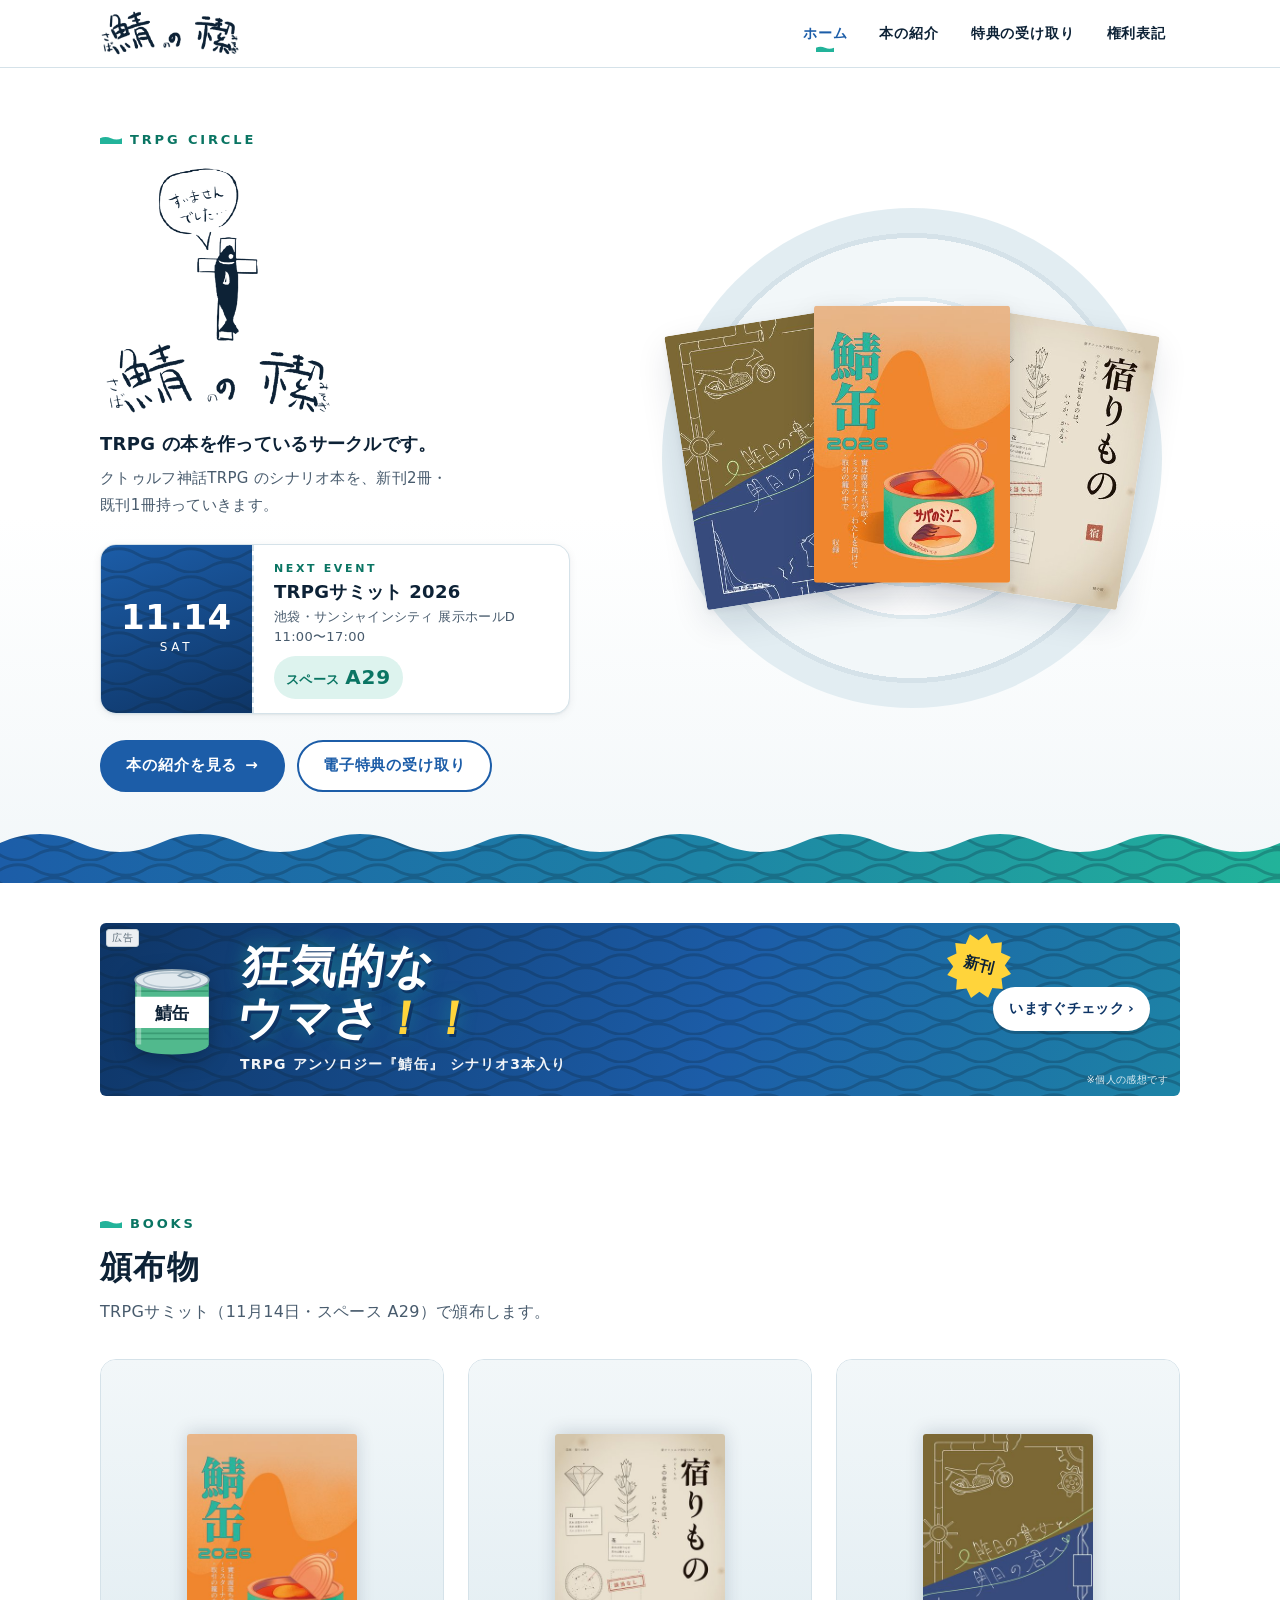
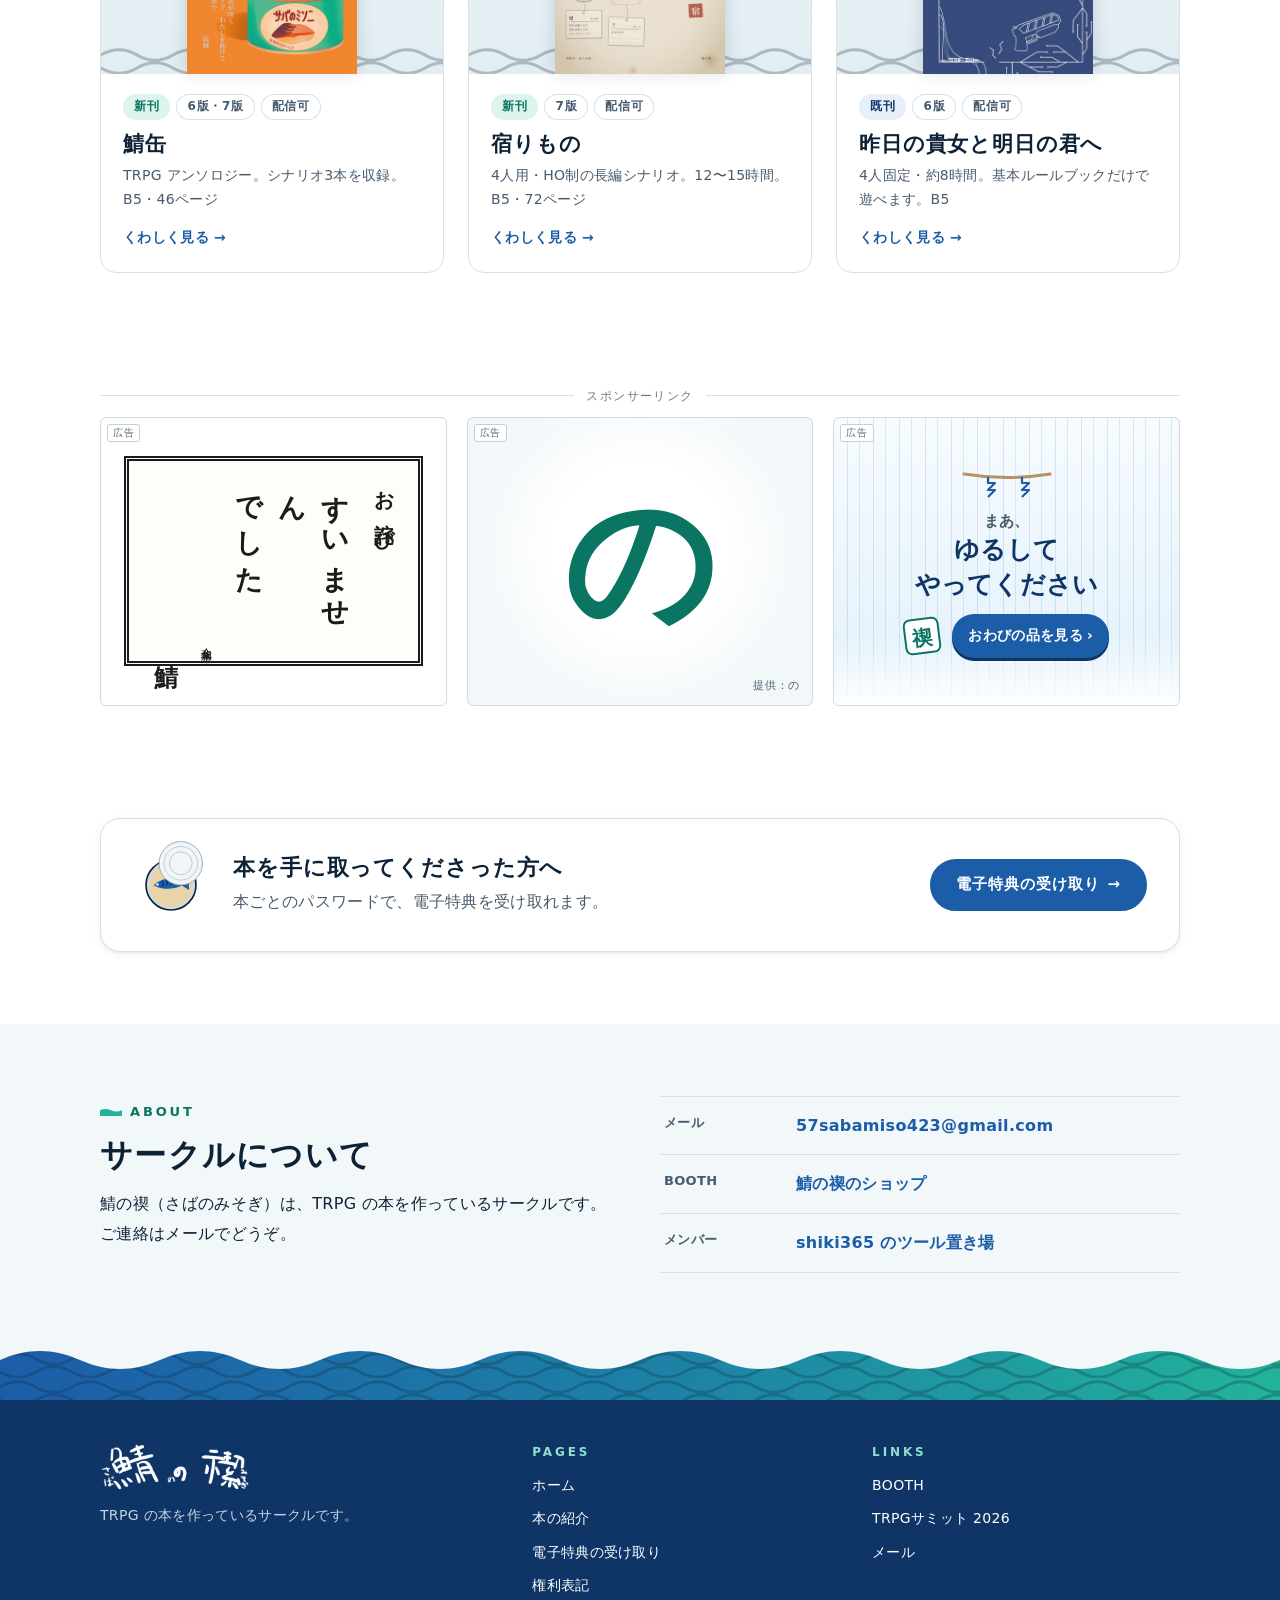
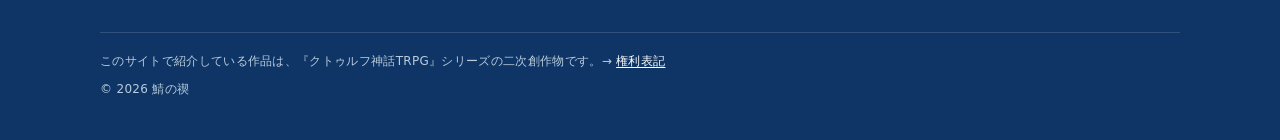
==== commit 1dc2023d: "Mark Sabakan as OK to stream Co-Authored-By: Claude Opus 5.5 <noreply@anthropic.com>" ====
--- a/index.html
+++ b/index.html
@@ -135,7 +135,7 @@
           <a href="books/#sabakan">
             <figure class="book-card__cover"><img src="img/cover-sabakan-360.jpg" srcset="img/cover-sabakan-360.jpg 360w, img/cover-sabakan-720.jpg 720w" sizes="(max-width: 640px) 116px, 200px" alt="『鯖缶』の表紙" width="360" height="508" loading="lazy"></figure>
             <div class="book-card__body">
-              <ul class="tags"><li class="tag tag--new">新刊</li><li class="tag tag--line">6版・7版</li></ul>
+              <ul class="tags"><li class="tag tag--new">新刊</li><li class="tag tag--line">6版・7版</li><li class="tag tag--line">配信可</li></ul>
               <h3>鯖缶</h3>
               <p>TRPG アンソロジー。シナリオ3本を収録。B5・46ページ</p>
               <p class="book-card__more">くわしく見る →</p>
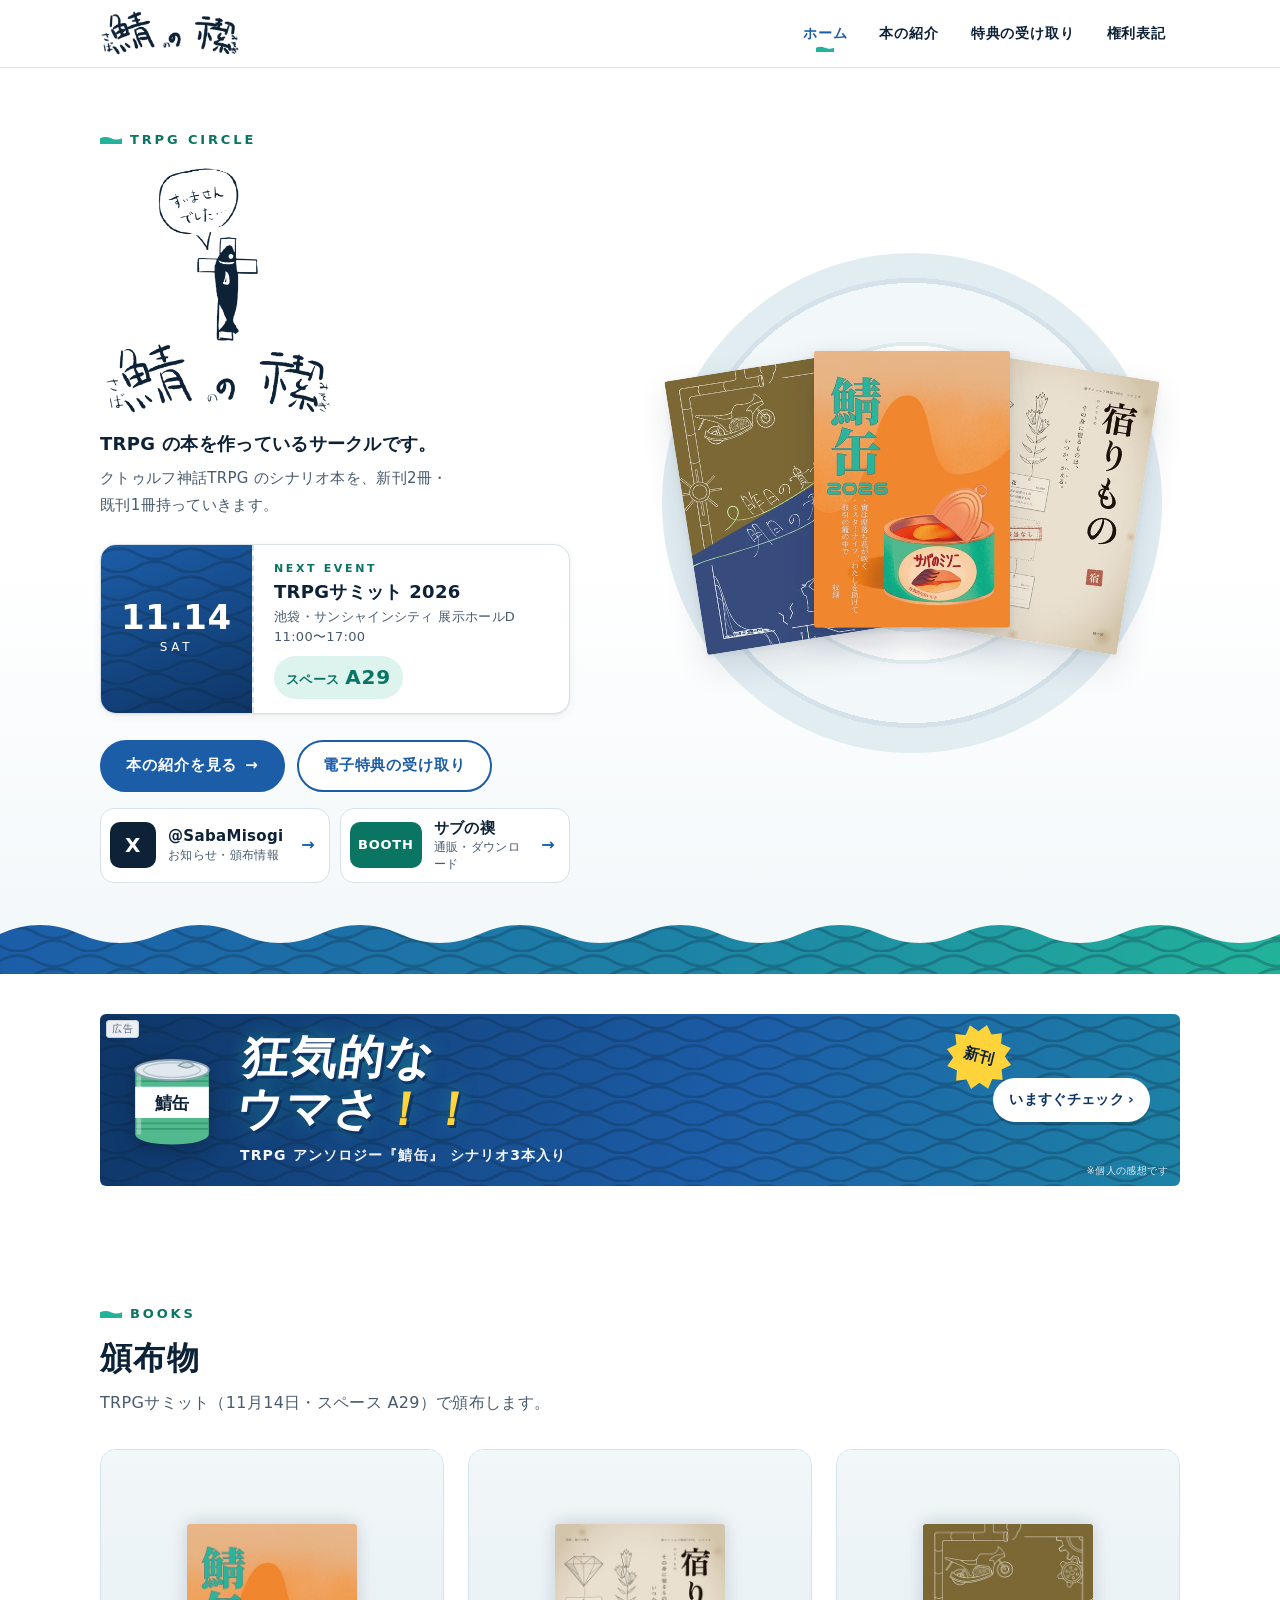
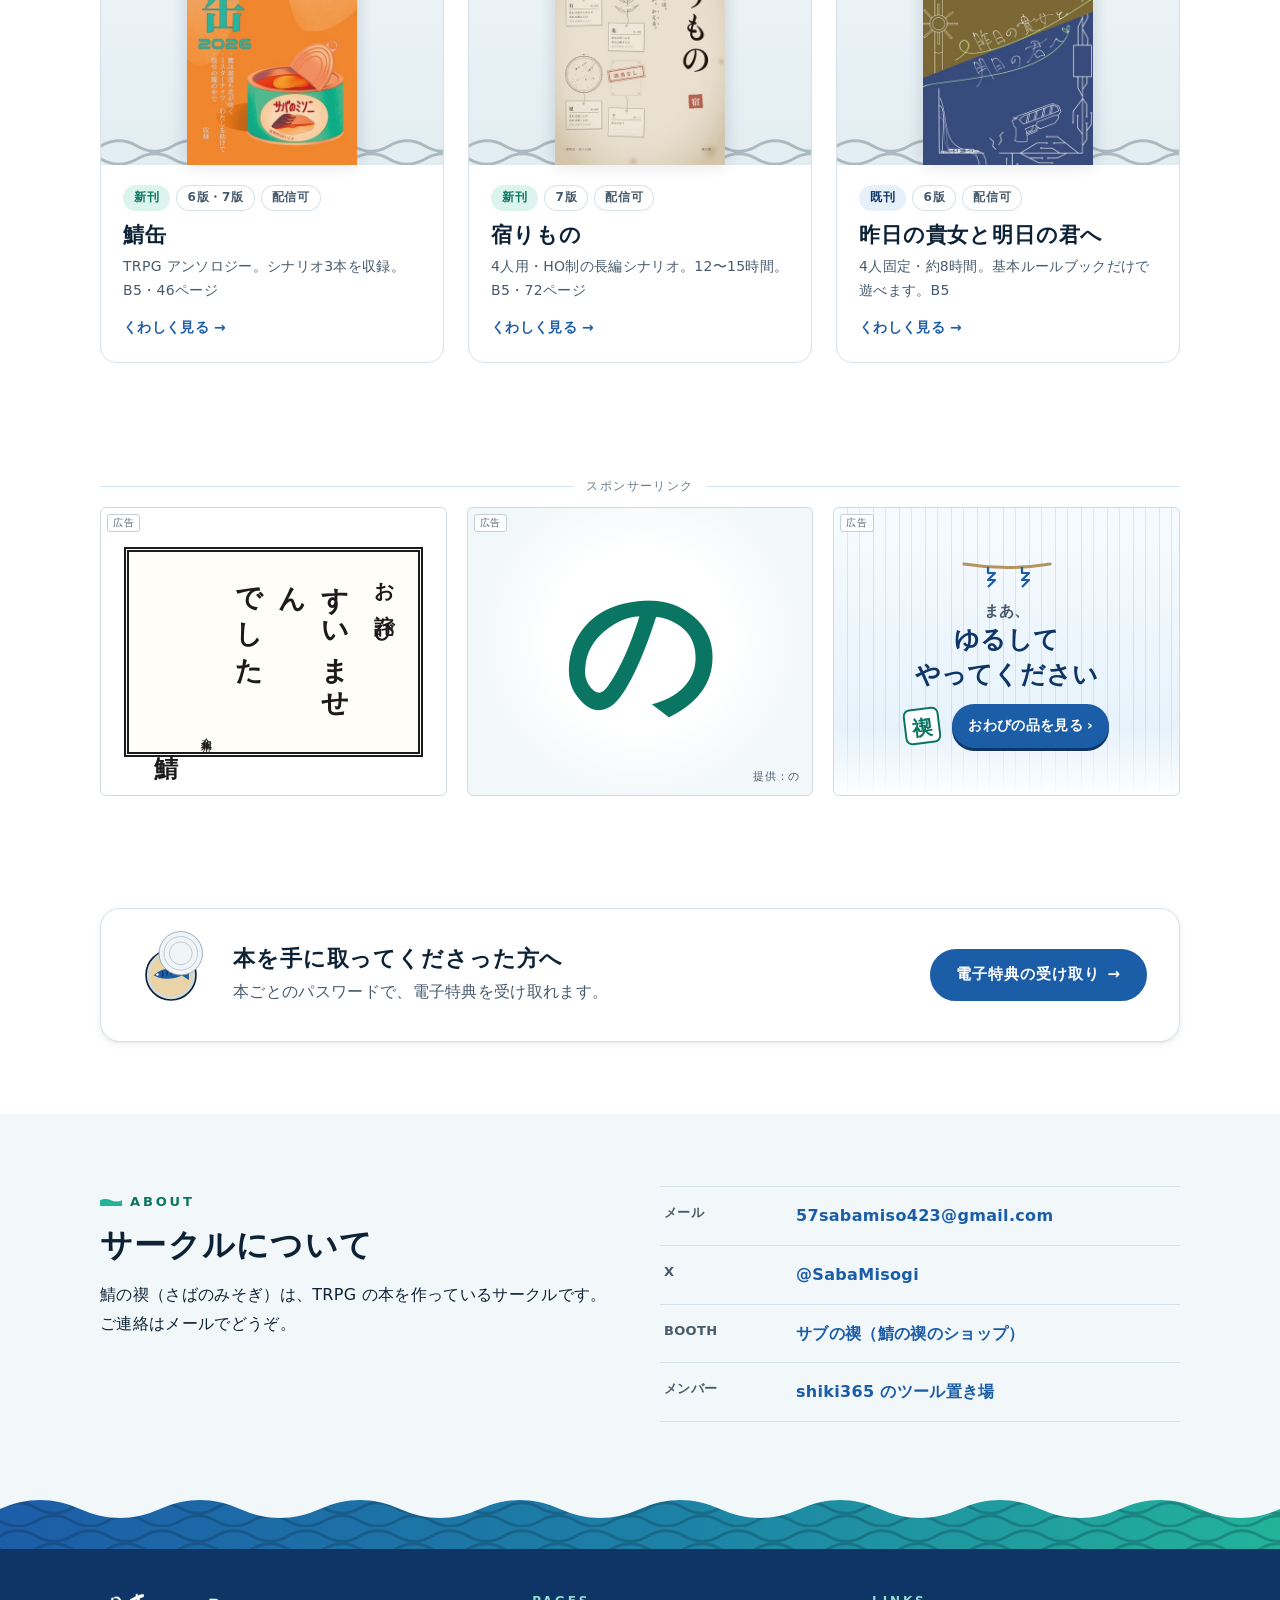
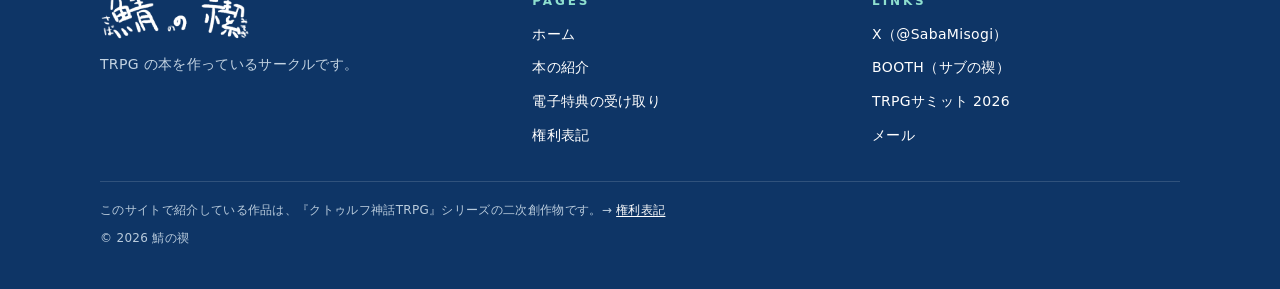
==== commit 025e386d: "Add visible X and BOOTH links Co-Authored-By: Claude Opus 5.5 <noreply@anthropic.com>" ====
--- a/index.html
+++ b/index.html
@@ -14,9 +14,10 @@
 <meta property="og:image" content="https://sabanomisogi.github.io/ogp.png">
 <meta property="og:locale" content="ja_JP">
 <meta name="twitter:card" content="summary_large_image">
-<link rel="icon" href="favicon.svg" type="image/svg+xml">
+<link rel="icon" href="favicon.ico">
 <link rel="apple-touch-icon" href="apple-touch-icon.png">
-<link rel="stylesheet" href="site.v2.css">
+<link rel="manifest" href="manifest.webmanifest">
+<link rel="stylesheet" href="site.v3.css">
 <script>
   // Show the can-opener intro once per session, never with reduced motion. site.v1.js lets it be skipped.
   try {
@@ -88,6 +89,10 @@
           <a class="btn" href="books/">本の紹介を見る <span class="arrow" aria-hidden="true">→</span></a>
           <a class="btn btn--ghost" href="bonus/">電子特典の受け取り</a>
         </div>
+        <div class="sns" aria-label="X と BOOTH">
+          <a class="sns__card" href="https://x.com/SabaMisogi"><span class="sns__name">X</span><span class="sns__body"><b>@SabaMisogi</b><small>お知らせ・頒布情報</small></span><span class="sns__go" aria-hidden="true">→</span></a>
+          <a class="sns__card sns__card--booth" href="https://sabunomisogi.booth.pm/"><span class="sns__name">BOOTH</span><span class="sns__body"><b>サブの禊</b><small>通販・ダウンロード</small></span><span class="sns__go" aria-hidden="true">→</span></a>
+        </div>
       </div>
       <div class="hero__books" aria-hidden="true">
         <img class="hero__cover hero__cover--l" src="img/cover-kinou-ashita-360.jpg" srcset="img/cover-kinou-ashita-360.jpg 360w, img/cover-kinou-ashita-720.jpg 720w" sizes="200px" alt="" width="360" height="508">
@@ -230,7 +235,8 @@
       </div>
       <ul class="link-list">
         <li><a href="mailto:57sabamiso423@gmail.com"><span class="k">メール</span><span class="v">57sabamiso423@gmail.com</span></a></li>
-        <li><a href="https://sabunomisogi.booth.pm/"><span class="k">BOOTH</span><span class="v">鯖の禊のショップ</span></a></li>
+        <li><a href="https://x.com/SabaMisogi"><span class="k">X</span><span class="v">@SabaMisogi</span></a></li>
+        <li><a href="https://sabunomisogi.booth.pm/"><span class="k">BOOTH</span><span class="v">サブの禊（鯖の禊のショップ）</span></a></li>
         <li><a href="https://shiki365.github.io/"><span class="k">メンバー</span><span class="v">shiki365 のツール置き場</span></a></li>
       </ul>
     </div>
@@ -256,7 +262,8 @@
     <div>
       <h2>LINKS</h2>
       <ul>
-        <li><a href="https://sabunomisogi.booth.pm/">BOOTH</a></li>
+        <li><a href="https://x.com/SabaMisogi">X（@SabaMisogi）</a></li>
+        <li><a href="https://sabunomisogi.booth.pm/">BOOTH（サブの禊）</a></li>
         <li><a href="https://trpg-summit.com/2026/">TRPGサミット 2026</a></li>
         <li><a href="mailto:57sabamiso423@gmail.com">メール</a></li>
       </ul>
--- a/site.v3.css
+++ b/site.v3.css
@@ -0,0 +1,618 @@
+/* 鯖の禊 — site styles v2.
+   White paper, the blue of a mackerel's back and the green of the 鯖缶 title lettering.
+   No web fonts and no external files: every page works on its own and sends nothing anywhere. */
+
+:root {
+  color-scheme: light;
+  --paper: #ffffff;
+  --mist: #f2f7f9;
+  --mist-2: #e2edf2;
+  --line: #d5e2e9;
+  --ink: #0d2236;
+  --ink-2: #485b6d;
+  --blue: #1c5da8;
+  --blue-hover: #164d8d;
+  --blue-deep: #0e3566;
+  --blue-soft: #e6f0fa;
+  --green: #22b39a;      /* decoration only (2.6:1 on white) */
+  --green-ink: #0a7563;  /* green text on white (5.2:1) */
+  --green-soft: #ddf3ee;
+  --error: #b42318;
+  --ad-yellow: #ffd43b;  /* joke ads only */
+  --radius: 16px;
+  --radius-s: 10px;
+  --shadow-s: 0 1px 2px rgb(13 34 54 / .06), 0 2px 10px rgb(13 34 54 / .06);
+  --shadow: 0 2px 6px rgb(13 34 54 / .06), 0 14px 34px rgb(13 34 54 / .12);
+  --font: "Hiragino Sans", "Hiragino Kaku Gothic ProN", "Yu Gothic UI", "Meiryo", "Noto Sans JP", system-ui, sans-serif;
+  --font-mincho: "Yu Mincho", "YuMincho", "Hiragino Mincho ProN", "BIZ UDPMincho", "Noto Serif JP", serif;
+  --font-num: "Bahnschrift", "DIN Alternate", "DIN Condensed", "Roboto Condensed", "Arial Narrow", system-ui, sans-serif;
+  /* Water and mackerel stripes in one tile (72px = one full wave, so it repeats seamlessly). */
+  --stripes: url("data:image/svg+xml,%3Csvg xmlns='http://www.w3.org/2000/svg' width='72' height='28' viewBox='0 0 72 28'%3E%3Cpath d='M0 9c12-7 24-7 36 0s24 7 36 0M-36 22c12-7 24-7 36 0s24 7 36 0 24-7 36 0 24 7 36 0' fill='none' stroke='%230d2236' stroke-opacity='.26' stroke-width='3' stroke-linecap='round'/%3E%3C/svg%3E");
+  /* preserveAspectRatio=none: the wave stretches to whatever mask-size it is given, so the tiles always join. */
+  --wave-edge: url("data:image/svg+xml,%3Csvg xmlns='http://www.w3.org/2000/svg' width='160' height='56' viewBox='0 0 160 56' preserveAspectRatio='none'%3E%3Cpath d='M0 16C27 4 53 4 80 16s53 12 80 0v40H0z'/%3E%3C/svg%3E");
+  --header-h: 68px;
+}
+
+*, *::before, *::after { box-sizing: border-box; }
+html { scroll-behavior: smooth; scroll-padding-top: calc(var(--header-h) + 16px); -webkit-text-size-adjust: 100%; }
+body {
+  margin: 0; background: var(--paper); color: var(--ink);
+  font-family: var(--font); font-size: 16px; line-height: 1.85; letter-spacing: .02em;
+  overflow-wrap: anywhere;
+}
+img, svg { max-width: 100%; }
+img { height: auto; }
+a { color: var(--blue); text-underline-offset: .2em; }
+a:hover { color: var(--blue-hover); }
+:focus-visible { outline: 3px solid var(--blue); outline-offset: 3px; border-radius: 4px; }
+h1, h2, h3, h4 { line-height: 1.35; font-feature-settings: "palt"; letter-spacing: .04em; text-wrap: balance; word-break: auto-phrase; }
+p { margin: 0 0 1em; }
+small { font-size: .86em; }
+/* Break short Japanese lines at phrase boundaries (Chrome/Edge); other browsers keep the default. */
+.section__lead, .page-head__lead, .hero__sub, .callout p, .book-card p, .book__lead, .bonus-card p,
+.story p, .scenario__quote, .ho-list li, .panel p { word-break: auto-phrase; text-wrap: pretty; }
+.nowrap { white-space: nowrap; }
+
+.wrap { width: min(100% - 40px, 1080px); margin-inline: auto; }
+.wrap--narrow { width: min(100% - 40px, 760px); }
+.sr-only { position: absolute; width: 1px; height: 1px; overflow: hidden; clip: rect(0 0 0 0); white-space: nowrap; }
+.skip { position: absolute; left: 12px; top: -60px; z-index: 60; padding: 8px 14px; border-radius: 8px; background: var(--ink); color: #fff; }
+.skip:focus { top: 10px; color: #fff; }
+
+.eyebrow {
+  display: inline-flex; align-items: center; gap: 8px; margin: 0 0 10px;
+  font-family: var(--font-num); font-size: 13px; font-weight: 700; letter-spacing: .22em; color: var(--green-ink);
+}
+.eyebrow::before { content: ""; width: 22px; height: 8px; background: var(--wave-dot, var(--green)); -webkit-mask: var(--wave-edge) 0 0 / 22px 8px; mask: var(--wave-edge) 0 0 / 22px 8px; }
+
+/* ---------- buttons, tags ---------- */
+.btn {
+  display: inline-flex; align-items: center; justify-content: center; gap: 8px;
+  min-height: 48px; padding: 10px 24px; border: 2px solid var(--blue); border-radius: 999px;
+  background: var(--blue); color: #fff; font: inherit; font-size: 15px; font-weight: 700; letter-spacing: .06em;
+  text-decoration: none; cursor: pointer; white-space: nowrap; transition: background .15s, border-color .15s, transform .15s;
+}
+.btn:hover { background: var(--blue-hover); border-color: var(--blue-hover); color: #fff; }
+.btn:active { transform: translateY(1px); }
+.btn:disabled { opacity: .55; cursor: wait; }
+.btn--ghost { background: var(--paper); color: var(--blue); }
+.btn--ghost:hover { background: var(--blue-soft); color: var(--blue-hover); }
+.btn--small { min-height: 40px; padding: 6px 18px; font-size: 14px; }
+.btn .arrow { transition: transform .15s; }
+.btn:hover .arrow { transform: translateX(3px); }
+
+.tags { display: flex; flex-wrap: wrap; gap: 6px; margin: 0 0 10px; padding: 0; list-style: none; }
+.tag {
+  display: inline-block; padding: 5px 11px; border-radius: 999px; background: var(--mist); color: var(--ink-2);
+  font-size: 12px; font-weight: 700; line-height: 1.3; letter-spacing: .06em;
+}
+.tag--new { background: var(--green-soft); color: var(--green-ink); }
+.tag--old { background: var(--blue-soft); color: var(--blue-deep); }
+.tag--line { background: transparent; box-shadow: inset 0 0 0 1px var(--line); }
+
+/* ---------- header ---------- */
+.site-header {
+  position: sticky; top: 0; z-index: 40; height: var(--header-h);
+  background: rgb(255 255 255 / .92); -webkit-backdrop-filter: saturate(1.4) blur(10px); backdrop-filter: saturate(1.4) blur(10px);
+  border-bottom: 1px solid var(--line);
+}
+.site-header__in { display: flex; align-items: center; justify-content: space-between; gap: 16px; height: 100%; }
+.brand { display: inline-flex; align-items: center; flex: none; }
+.brand img { display: block; width: 140px; }
+.gnav { display: flex; gap: 4px; }
+.gnav a {
+  position: relative; padding: 8px 14px; border-radius: 999px; color: var(--ink); text-decoration: none;
+  font-size: 14px; font-weight: 700; letter-spacing: .06em; white-space: nowrap;
+}
+.gnav a:hover { background: var(--mist); color: var(--ink); }
+.gnav a[aria-current] { color: var(--blue); }
+.gnav a[aria-current]::after {
+  content: ""; position: absolute; left: 50%; bottom: 2px; width: 18px; height: 6px; translate: -50% 0; background: var(--green);
+  -webkit-mask: var(--wave-edge) 0 0 / 18px 6px; mask: var(--wave-edge) 0 0 / 18px 6px;
+}
+
+/* ---------- the mackerel band ---------- */
+.saba-band {
+  height: 56px; margin-top: -1px;
+  background: var(--stripes) 0 6px / 72px 28px repeat, linear-gradient(90deg, var(--blue) 0%, #1d84a6 55%, var(--green) 100%);
+  -webkit-mask: var(--wave-edge) 0 0 / 160px 56px repeat-x; mask: var(--wave-edge) 0 0 / 160px 56px repeat-x;
+  animation: band-drift 40s linear infinite;
+}
+.saba-band--thin { height: 34px; -webkit-mask-size: 120px 34px; mask-size: 120px 34px; }
+@keyframes band-drift { to { background-position: 720px 6px, 0 0; } }
+
+/* ---------- hero ---------- */
+.hero { position: relative; overflow: hidden; background: linear-gradient(180deg, #fff 0%, #fff 55%, var(--mist) 100%); }
+.hero__in { display: grid; grid-template-columns: minmax(0, 1fr) minmax(0, 1.05fr); align-items: center; gap: 32px; padding-block: 56px 36px; }
+.hero__text { position: relative; z-index: 2; }
+.hero__logo { margin: 0 0 8px; }
+.hero__logo img { display: block; width: 236px; }
+.hero__lead { margin: 0 0 4px; font-size: 18px; font-weight: 700; }
+.hero__sub { margin: 0; color: var(--ink-2); font-size: 15px; }
+.hero__actions { display: flex; flex-wrap: wrap; gap: 12px; margin-top: 26px; }
+
+.ticket {
+  display: grid; grid-template-columns: auto minmax(0, 1fr); margin-top: 24px; max-width: 470px;
+  background: var(--paper); border: 1px solid var(--line); border-radius: var(--radius); box-shadow: var(--shadow-s);
+  color: inherit; text-decoration: none; overflow: hidden; transition: box-shadow .2s, transform .2s;
+}
+.ticket:hover { color: inherit; box-shadow: var(--shadow); transform: translateY(-2px); }
+.ticket__date {
+  display: grid; place-content: center; gap: 2px; padding: 14px 20px; text-align: center;
+  background: var(--stripes) 0 0 / 72px 28px, linear-gradient(160deg, var(--blue), var(--blue-deep)); color: #fff;
+  font-family: var(--font-num);
+}
+.ticket__date b { font-size: 34px; line-height: 1; letter-spacing: .02em; }
+.ticket__date span { font-size: 12px; letter-spacing: .3em; }
+.ticket__body { position: relative; display: block; padding: 14px 18px 14px 20px; border-left: 2px dashed var(--line); }
+.ticket__label, .ticket__name, .ticket__meta { display: block; }
+.ticket__label { margin: 0; font-family: var(--font-num); font-size: 11px; font-weight: 700; letter-spacing: .24em; color: var(--green-ink); }
+.ticket__name { margin: 0; font-size: 18px; font-weight: 800; line-height: 1.4; }
+.ticket__meta { margin: 2px 0 0; font-size: 13px; color: var(--ink-2); line-height: 1.6; }
+.ticket__space {
+  display: inline-flex; align-items: baseline; gap: 6px; margin-top: 8px; padding: 3px 12px; border-radius: 999px;
+  background: var(--green-soft); color: var(--green-ink); font-size: 13px; font-weight: 700;
+}
+.ticket__space b { font-family: var(--font-num); font-size: 20px; letter-spacing: .04em; }
+
+.hero__books { position: relative; height: 430px; }
+.hero__books::before {
+  content: ""; position: absolute; left: 50%; top: 50%; width: min(500px, 118%); aspect-ratio: 1; translate: -50% -50%; border-radius: 50%;
+  background: radial-gradient(circle closest-side,
+    #fff 0 50%, var(--mist-2) 50% 51.5%, #fff 51.5% 63%, var(--mist-2) 63% 64.5%,
+    var(--mist) 64.5% 88%, var(--line) 88% 90%, var(--mist-2) 90% 100%);
+}
+.hero__cover {
+  position: absolute; left: 50%; top: 50%; width: 196px; aspect-ratio: 182 / 257; translate: -50% -50%;
+  border-radius: 3px; box-shadow: var(--shadow); transition: transform .35s cubic-bezier(.2, .7, .2, 1);
+}
+.hero__cover--l { transform: translateX(-66%) rotate(-9deg); z-index: 1; }
+.hero__cover--c { transform: translateY(-5%); z-index: 3; }
+.hero__cover--r { transform: translateX(66%) rotate(9deg); z-index: 2; }
+.hero__books:hover .hero__cover--l { transform: translateX(-74%) rotate(-12deg); }
+.hero__books:hover .hero__cover--c { transform: translateY(-9%); }
+.hero__books:hover .hero__cover--r { transform: translateX(74%) rotate(12deg); }
+
+/* ---------- sections ---------- */
+.section { padding-block: 72px; }
+.section--mist { background: var(--mist); }
+.section--tight { padding-block: 40px; }
+.section__head { margin-bottom: 32px; }
+.section__head h2 { margin: 0; font-size: clamp(24px, 3.4vw, 32px); }
+.section__lead { margin: 8px 0 0; color: var(--ink-2); }
+
+/* book cards (home) */
+.book-grid { display: grid; grid-template-columns: repeat(3, minmax(0, 1fr)); gap: 24px; margin: 0; padding: 0; list-style: none; }
+.book-card > a {
+  display: flex; flex-direction: column; height: 100%; border: 1px solid var(--line); border-radius: var(--radius);
+  background: var(--paper); color: inherit; text-decoration: none; overflow: hidden; transition: box-shadow .2s, transform .2s, border-color .2s;
+}
+.book-card > a:hover { color: inherit; border-color: #c3d4de; box-shadow: var(--shadow); transform: translateY(-3px); }
+.book-card__cover {
+  display: flex; align-items: flex-end; justify-content: center; margin: 0; padding: 28px 24px 0; aspect-ratio: 1 / .92;
+  background: var(--stripes) 0 100% / 72px 28px repeat-x, linear-gradient(180deg, var(--mist), var(--mist-2));
+}
+.book-card__cover img {
+  width: 58%; border-radius: 3px 3px 0 0; box-shadow: 0 -2px 18px rgb(13 34 54 / .16);
+  transform-origin: 50% 100%; transition: transform .3s cubic-bezier(.2, .7, .2, 1);
+}
+.book-card > a:hover .book-card__cover img { transform: translateY(-8px) rotate(-1.5deg); }
+.book-card__body { display: flex; flex-direction: column; flex: 1; padding: 20px 22px 22px; }
+.book-card h3 { margin: 0 0 6px; font-size: 21px; }
+.book-card p { margin: 0; color: var(--ink-2); font-size: 14px; line-height: 1.7; }
+.book-card__more { margin-top: auto !important; padding-top: 14px; color: var(--blue) !important; font-weight: 700; }
+
+/* bonus teaser and about (home) */
+.callout {
+  display: grid; grid-template-columns: auto minmax(0, 1fr) auto; align-items: center; gap: 24px; padding: 28px 32px;
+  border-radius: calc(var(--radius) + 4px); background: var(--paper); border: 1px solid var(--line); box-shadow: var(--shadow-s);
+}
+.callout__icon { width: 76px; }
+.callout h2 { margin: 0 0 4px; font-size: 22px; }
+.callout p { margin: 0; color: var(--ink-2); }
+
+.about { display: grid; grid-template-columns: minmax(0, 1fr) minmax(0, 1fr); gap: 40px; align-items: start; }
+.about h2 { margin: 0 0 12px; font-size: clamp(24px, 3.4vw, 32px); }
+.link-list { margin: 0; padding: 0; list-style: none; border-top: 1px solid var(--line); }
+.link-list li { border-bottom: 1px solid var(--line); }
+.link-list a, .link-list .row { display: grid; grid-template-columns: 7.5em minmax(0, 1fr); gap: 12px; padding: 14px 4px; text-decoration: none; color: inherit; }
+.link-list a:hover { background: var(--mist); color: inherit; }
+.link-list .k { color: var(--ink-2); font-size: 13px; font-weight: 700; }
+.link-list .v { color: var(--blue); font-weight: 700; }
+
+/* ---------- joke ads ---------- */
+.ad-zone { margin: 0; }
+.ad-zone__label {
+  display: flex; align-items: center; gap: 12px; margin: 0 0 10px; color: #6b7c8a; font-size: 12px; letter-spacing: .12em;
+}
+.ad-zone__label::before, .ad-zone__label::after { content: ""; flex: 1; height: 1px; background: var(--line); }
+.ad {
+  position: relative; display: block; isolation: isolate; overflow: hidden; border: 1px solid #cfdae1; border-radius: 6px;
+  color: inherit; text-decoration: none; -webkit-tap-highlight-color: transparent;
+}
+.ad:hover { color: inherit; }
+.ad__label {
+  position: absolute; top: 6px; left: 6px; z-index: 5; padding: 2px 5px; border: 1px solid #c4cfd7; border-radius: 3px;
+  background: rgb(255 255 255 / .92); color: #5b6b78; font-size: 10px; line-height: 1.2; letter-spacing: .06em;
+}
+.ad__cta {
+  display: inline-flex; align-items: center; gap: 4px; padding: 9px 16px; border-radius: 999px; background: #fff; color: var(--blue-deep);
+  font-size: 14px; font-weight: 800; white-space: nowrap; box-shadow: 0 3px 0 rgb(0 0 0 / .2); transition: transform .15s;
+}
+.ad:hover .ad__cta { transform: translateY(-1px) scale(1.03); }
+.ad__toast {
+  position: absolute; left: 50%; bottom: 12px; z-index: 6; translate: -50% 6px; padding: 6px 12px; border-radius: 8px;
+  background: var(--ink); color: #fff; font-size: 12px; white-space: nowrap; opacity: 0; pointer-events: none; transition: opacity .2s, translate .2s;
+}
+
+/* 鯖缶: a loud banner, on purpose */
+.ad--sabakan {
+  display: grid; grid-template-columns: auto minmax(0, 1fr) auto; align-items: center; gap: 22px; min-height: 140px; padding: 18px 30px 18px 26px;
+  border: 0; color: #fff;
+  background: var(--stripes) 0 0 / 72px 28px, linear-gradient(110deg, var(--blue-deep) 0%, var(--blue) 58%, #1d84a6 100%);
+}
+.ad--sabakan::after {
+  content: ""; position: absolute; inset: 0; z-index: -1; translate: -120% 0;
+  background: linear-gradient(100deg, transparent 30%, rgb(255 255 255 / .22) 45%, transparent 60%);
+}
+.ad--sabakan:hover { color: #fff; }
+.ad--sabakan:hover::after { translate: 120% 0; transition: translate .9s ease; }
+.sabakan-ad__can { width: 92px; filter: drop-shadow(0 6px 10px rgb(0 0 0 / .25)); }
+.sabakan-ad__catch {
+  display: block; font-size: clamp(28px, 4.4vw, 46px); font-weight: 900; line-height: 1.12; letter-spacing: .03em;
+  font-feature-settings: "palt"; transform: skewX(-8deg); text-shadow: 3px 3px 0 var(--blue-deep), 0 0 18px rgb(34 179 154 / .55);
+}
+.sabakan-ad__catch em { font-style: normal; color: var(--ad-yellow); }
+.sabakan-ad__sub { display: block; margin-top: 8px; font-size: 14px; font-weight: 700; letter-spacing: .08em; opacity: .95; }
+.sabakan-ad__burst {
+  position: absolute; top: 10px; right: 168px; display: grid; place-items: center; width: 66px; height: 66px;
+  background: var(--ad-yellow); color: var(--ink); font-size: 15px; font-weight: 900; letter-spacing: .04em; rotate: 14deg;
+  clip-path: polygon(50% 0%, 60.1% 12.3%, 75% 6.7%, 77.6% 22.4%, 93.3% 25%, 87.7% 39.9%, 100% 50%, 87.7% 60.1%, 93.3% 75%, 77.6% 77.6%, 75% 93.3%, 60.1% 87.7%, 50% 100%, 39.9% 87.7%, 25% 93.3%, 22.4% 77.6%, 6.7% 75%, 12.3% 60.1%, 0% 50%, 12.3% 39.9%, 6.7% 25%, 22.4% 22.4%, 25% 6.7%, 39.9% 12.3%);
+  animation: burst-pulse 1.6s ease-in-out infinite;
+}
+@keyframes burst-pulse { 50% { scale: 1.08; } }
+.sabakan-ad__note { position: absolute; right: 12px; bottom: 6px; font-size: 10px; opacity: .85; letter-spacing: .04em; }
+
+/* 鯖・の・禊: three medium rectangles (300×250) in the order of the name */
+.ad-row { display: grid; grid-template-columns: repeat(3, minmax(0, 1fr)); gap: 20px; }
+.ad-row .ad { aspect-ratio: 6 / 5; }
+
+.ad--apology { display: grid; place-items: center; padding: 22px; background: #fff; cursor: default; user-select: none; }
+.apology {
+  writing-mode: vertical-rl; height: 100%; max-height: 210px; margin: 0; padding: 16px 18px;
+  border: 5px double #1b1b1b; color: #1b1b1b; background: #fffdf8; font-family: var(--font-mincho); line-height: 1.6;
+  transform-origin: 50% 100%;
+}
+.apology p { margin: 0; }
+.apology p + p { margin-block-start: 12px; }
+.apology__title { font-size: 20px; font-weight: 700; letter-spacing: .4em; }
+.apology__body { font-size: 27px; font-weight: 700; letter-spacing: .14em; }
+.apology__date { font-size: 11px; text-align: end; letter-spacing: .1em; }
+.apology__by { font-size: 24px; font-weight: 800; text-align: end; }
+.ad--apology.is-bowing .apology { animation: bow 1.5s ease; }
+.ad--apology.is-bowing .ad__toast { opacity: 1; translate: -50% 0; }
+@keyframes bow { 20%, 70% { transform: perspective(600px) rotateX(32deg) translateY(4px); } }
+
+.ad--no { display: grid; place-items: center; background: radial-gradient(circle at 50% 46%, #fff 0 38%, var(--mist) 72%); }
+.no-glyph {
+  display: block; color: var(--green-ink); font-size: clamp(112px, 13vw, 150px); font-weight: 800; line-height: 1;
+  transition: transform 1.4s cubic-bezier(.2, .7, .2, 1);
+}
+.ad--no:hover .no-glyph { transform: rotate(-360deg); }
+.ad--no.is-spinning .no-glyph { animation: no-spin .7s cubic-bezier(.6, 0, .4, 1) forwards; }
+@keyframes no-spin { to { transform: rotate(-1080deg) scale(.5); opacity: 0; } }
+.ad__sponsor { position: absolute; right: 12px; bottom: 8px; color: var(--ink-2); font-size: 11px; letter-spacing: .08em; }
+
+.ad--misogi {
+  display: flex; flex-direction: column; align-items: center; justify-content: center; gap: 12px; padding: 22px 18px 18px;
+  background: linear-gradient(180deg, #f7fbff, #e2f0fa); text-align: center;
+}
+.misogi__falls {
+  position: absolute; inset: 0; z-index: -1;
+  background:
+    linear-gradient(180deg, transparent 0 38%, rgb(255 255 255 / .95) 50%, transparent 62% 100%) 0 0 / 100% 200%,
+    repeating-linear-gradient(90deg, transparent 0 13px, rgb(28 93 168 / .14) 13px 14px, transparent 14px 25px, rgb(34 179 154 / .18) 25px 26px);
+  animation: falls 2.8s linear infinite;
+}
+@keyframes falls { from { background-position: 0 -100%, 0 0; } to { background-position: 0 100%, 0 0; } }
+.misogi__shide { width: 92px; height: 30px; }
+.misogi__copy { color: var(--blue-deep); font-size: clamp(20px, 2.3vw, 25px); font-weight: 800; line-height: 1.4; font-feature-settings: "palt"; }
+.misogi__copy small { display: block; color: var(--ink-2); font-size: 15px; font-weight: 700; }
+.misogi__foot { display: flex; align-items: center; gap: 12px; }
+.misogi__seal {
+  display: grid; place-items: center; width: 36px; height: 36px; border: 2px solid var(--green-ink); border-radius: 7px;
+  color: var(--green-ink); font-family: var(--font-mincho); font-size: 20px; font-weight: 800; rotate: -7deg; background: #fff;
+}
+.ad--misogi .ad__cta { background: var(--blue); color: #fff; box-shadow: 0 3px 0 var(--blue-deep); }
+
+/* ---------- footer ---------- */
+.site-footer { background: var(--blue-deep); color: #dce7f1; }
+/* The band is masked, so its wrapper paints the colour of the section above the wave. */
+.footer-band { background: var(--paper); }
+.footer-band--mist { background: var(--mist); }
+.footer__in { display: grid; grid-template-columns: 1.3fr 1fr 1fr; gap: 32px; padding-block: 44px 28px; }
+.footer__brand img { display: block; width: 150px; filter: brightness(0) invert(1); }
+.footer__brand p { margin: 12px 0 0; font-size: 14px; color: #c3d3e2; }
+.site-footer h2 { margin: 0 0 10px; font-family: var(--font-num); font-size: 12px; letter-spacing: .24em; color: #8fe0cf; }
+.site-footer ul { margin: 0; padding: 0; list-style: none; }
+.site-footer li { margin: 4px 0; }
+.site-footer a { color: #fff; text-decoration: none; font-size: 14px; }
+.site-footer a:hover { color: #fff; text-decoration: underline; }
+.footer__rights { padding-block: 18px 34px; border-top: 1px solid rgb(255 255 255 / .14); color: #b9cbdc; font-size: 12px; line-height: 1.8; }
+.footer__rights p { margin: 0 0 6px; }
+.footer__rights a { font-size: 12px; text-decoration: underline; }
+.credit { white-space: pre-line; }
+
+/* ---------- sub pages ---------- */
+.page-head { padding-block: 52px 30px; background: linear-gradient(180deg, #fff, var(--mist)); }
+.page-head h1 { margin: 0; font-size: clamp(28px, 4.2vw, 40px); }
+.page-head__lead { margin: 10px 0 0; max-width: 46em; color: var(--ink-2); }
+.band-wrap { background: var(--mist); }
+.toc { display: flex; flex-wrap: wrap; gap: 8px; margin: 22px 0 0; padding: 0; list-style: none; }
+.toc a {
+  display: inline-flex; align-items: center; gap: 8px; padding: 6px 14px 6px 6px; border-radius: 999px; background: var(--paper);
+  border: 1px solid var(--line); color: var(--ink); font-size: 14px; font-weight: 700; text-decoration: none;
+}
+.toc a:hover { border-color: var(--blue); color: var(--blue); }
+.toc img { width: 22px; border-radius: 2px; }
+
+/* books page */
+.book { padding-block: 72px; }
+.book--mist { background: var(--mist); }
+.book__in { display: grid; grid-template-columns: minmax(0, 330px) minmax(0, 1fr); gap: 56px; align-items: start; }
+.book__cover { position: sticky; top: calc(var(--header-h) + 28px); margin: 0; }
+.book__cover img { display: block; width: 100%; border-radius: 4px; box-shadow: var(--shadow); }
+.book__cover figcaption { margin-top: 10px; color: var(--ink-2); font-size: 12px; text-align: center; }
+.book__title { margin: 0; font-size: clamp(30px, 4.4vw, 44px); }
+.book__title rt { font-size: 12px; letter-spacing: .3em; color: var(--ink-2); }
+.book__lead { margin: 14px 0 0; font-size: 17px; }
+.book h3 { margin: 36px 0 12px; font-size: 18px; display: flex; align-items: center; gap: 10px; }
+.book h3::before { content: ""; width: 6px; height: 1.1em; border-radius: 3px; background: var(--green); }
+.book__actions { display: flex; flex-wrap: wrap; gap: 12px; margin-top: 30px; }
+
+.catch {
+  margin: 18px 0 0; font-family: var(--font-mincho); font-size: clamp(20px, 2.6vw, 26px); font-weight: 600; line-height: 1.7; letter-spacing: .12em;
+}
+.bouten { text-emphasis: sesame #b83a2e; -webkit-text-emphasis: sesame #b83a2e; text-emphasis-position: over right; }
+.story { margin: 16px 0 0; padding: 18px 22px; border-left: 4px solid var(--green); background: var(--paper); border-radius: 0 var(--radius-s) var(--radius-s) 0; }
+.book--mist .story { background: var(--paper); }
+.story p:last-child { margin-bottom: 0; }
+.story--mincho { font-family: var(--font-mincho); font-size: 16px; line-height: 2; }
+
+.spec { display: grid; grid-template-columns: 8.5em minmax(0, 1fr); margin: 0; border-top: 1px solid var(--line); }
+.spec dt, .spec dd { margin: 0; padding: 11px 0; border-bottom: 1px solid var(--line); }
+.spec dt { padding-right: 12px; color: var(--ink-2); font-size: 14px; font-weight: 700; }
+.spec dd small { color: var(--ink-2); }
+.spec--compact { grid-template-columns: 7em minmax(0, 1fr); font-size: 14px; }
+.spec--compact dt, .spec--compact dd { padding: 7px 0; }
+.spec--compact dt { font-size: 13px; }
+
+.scenarios { display: grid; gap: 16px; }
+.scenario { padding: 22px 24px; border: 1px solid var(--line); border-radius: var(--radius); background: var(--mist); }
+.scenario__head { display: flex; flex-wrap: wrap; align-items: baseline; justify-content: space-between; gap: 4px 12px; margin-bottom: 8px; }
+.scenario h4 { margin: 0; font-size: 19px; }
+.scenario__by { margin: 0; color: var(--ink-2); font-size: 14px; font-weight: 700; }
+.scenario__quote { margin: 0 0 12px; font-family: var(--font-mincho); font-size: 15px; line-height: 1.95; }
+.scenario .tags { margin-bottom: 12px; }
+
+.ho-list { display: grid; grid-template-columns: repeat(2, minmax(0, 1fr)); gap: 10px; margin: 0; padding: 0; list-style: none; }
+.ho-list li { padding: 12px 14px; border: 1px solid var(--line); border-radius: var(--radius-s); background: var(--paper); font-size: 14px; line-height: 1.7; }
+.ho-list b { display: block; font-family: var(--font-num); font-size: 18px; color: var(--blue-deep); letter-spacing: .04em; }
+.note { color: var(--ink-2); font-size: 13px; }
+
+.credit-box {
+  margin: 0; padding: 18px 22px; border: 1px solid var(--line); border-radius: var(--radius-s); background: var(--paper);
+  color: var(--ink-2); font-size: 13px; line-height: 1.9; white-space: pre-line;
+}
+
+/* bonus hub */
+.bonus-grid { display: grid; grid-template-columns: repeat(3, minmax(0, 1fr)); gap: 20px; margin: 0; padding: 0; list-style: none; }
+.bonus-card {
+  display: grid; grid-template-rows: auto 1fr auto; gap: 14px; padding: 22px; border: 1px solid var(--line); border-radius: var(--radius);
+  background: var(--paper); box-shadow: var(--shadow-s);
+}
+.bonus-card__top { display: grid; grid-template-columns: 76px minmax(0, 1fr); gap: 16px; align-items: center; }
+.bonus-card__top img { width: 76px; border-radius: 3px; box-shadow: var(--shadow-s); }
+.bonus-card h2 { margin: 0; font-size: 19px; }
+.bonus-card p { margin: 0; color: var(--ink-2); font-size: 14px; }
+.bonus-card .btn { width: 100%; }
+
+/* bonus pages */
+.bonus-head { display: grid; grid-template-columns: auto minmax(0, 1fr); gap: 28px; align-items: center; }
+.bonus-head__cover { width: 116px; border-radius: 3px; box-shadow: var(--shadow); rotate: -3deg; }
+.bonus-head h1 span { display: block; margin-top: 4px; font-size: .58em; color: var(--ink-2); letter-spacing: .08em; }
+.stack > * + * { margin-top: 28px; }
+.panel { padding: 30px 32px; border: 1px solid var(--line); border-radius: calc(var(--radius) + 4px); background: var(--paper); box-shadow: var(--shadow-s); }
+.panel h2 { margin: 0 0 10px; font-size: 21px; }
+.panel--key { border-top: 5px solid var(--green); }
+.unlock { display: flex; flex-wrap: wrap; gap: 10px; margin: 18px 0 10px; }
+.unlock input {
+  flex: 1 1 240px; min-width: 0; min-height: 52px; padding: 10px 16px; border: 2px solid var(--line); border-radius: 12px;
+  background: #fff; color: var(--ink); font: inherit; font-family: var(--font-num), var(--font); font-size: 20px; letter-spacing: .12em;
+  transition: border-color .15s, box-shadow .15s;
+}
+.unlock input::placeholder { color: #9aa8b3; font-family: var(--font); font-size: 16px; letter-spacing: .04em; }
+.unlock input:focus { outline: none; border-color: var(--blue); box-shadow: 0 0 0 4px var(--blue-soft); }
+.unlock .btn { min-height: 52px; min-width: 120px; }
+.status { display: flex; align-items: center; gap: 10px; min-height: 40px; margin: 0; font-size: 14px; }
+.status.error { color: var(--error); font-weight: 700; }
+.status__spin { display: none; flex: none; width: 40px; height: 40px; }
+.status.busy .status__spin { display: block; }
+.files { margin: 14px 0 0; padding: 0; list-style: none; }
+.files li {
+  display: flex; align-items: center; justify-content: space-between; gap: 14px; margin-bottom: 10px; padding: 12px 16px;
+  border: 1px solid var(--line); border-radius: 12px; background: var(--mist);
+}
+.files li div { min-width: 0; }
+.files strong { display: block; font-weight: 700; }
+.files .meta { color: var(--ink-2); font-size: 13px; }
+.files .btn { min-height: 40px; padding: 6px 18px; }
+ol.steps { margin: 12px 0; padding: 0; list-style: none; counter-reset: step; }
+ol.steps li { position: relative; margin: 10px 0; padding-left: 40px; counter-increment: step; }
+ol.steps li::before {
+  content: counter(step); position: absolute; left: 0; top: .15em; display: grid; place-items: center; width: 27px; height: 27px; border-radius: 50%;
+  background: var(--green-soft); color: var(--green-ink); font-family: var(--font-num); font-size: 14px; font-weight: 800;
+}
+.muted { color: var(--ink-2); font-size: 14px; }
+
+/* rights page */
+.rule-table { width: 100%; border-collapse: collapse; font-size: 15px; }
+.rule-table th, .rule-table td { padding: 12px 10px; border-bottom: 1px solid var(--line); text-align: left; vertical-align: top; }
+.rule-table th { color: var(--ink-2); font-size: 13px; white-space: nowrap; }
+
+/* 404 */
+.notfound { display: grid; justify-items: center; gap: 8px; padding-block: 72px 88px; text-align: center; }
+.notfound .opener { width: 170px; height: 170px; }
+.notfound h1 { margin: 12px 0 0; font-size: clamp(24px, 4vw, 34px); }
+
+/* ---------- the can opener ---------- */
+.opener { display: block; overflow: visible; }
+.opener__rim { fill: #cfdbe2; stroke: var(--ink); stroke-width: 3; }
+.opener__inside { fill: #e9d3a7; }
+.opener__inside--empty { fill: #dfe7ec; }
+.opener__lid-face { fill: #f1f5f8; stroke: #93a8b6; stroke-width: 1.5; }
+.opener__ring { fill: none; stroke: #b7c7d1; stroke-width: 1.5; }
+.opener__tab { fill: #dde6ec; stroke: #8ea3b1; stroke-width: 1.5; }
+.opener__cut { fill: none; stroke: var(--blue); stroke-width: 4; stroke-linecap: round; stroke-dasharray: 264; stroke-dashoffset: 264; }
+.opener__blade { fill: var(--ink); }
+.opener__handle { fill: var(--green); stroke: var(--ink); stroke-width: 2.5; }
+.opener__pivot { fill: #fff; stroke: var(--ink); stroke-width: 2; }
+.opener__fish-body { fill: var(--blue); }
+.opener__fish-belly { fill: #d9e7ee; }
+.opener__fish-stripe { fill: none; stroke: var(--ink); stroke-width: 2.2; stroke-linecap: round; opacity: .7; }
+.opener__tool { transform-origin: 70px 70px; }
+.opener__lever { transform-origin: 70px 29px; }
+.opener__lid { transform-origin: 70px 70px; }
+
+.opener--loop .opener__tool { animation: opener-turn 1.6s linear infinite; }
+.opener--loop .opener__cut { animation: opener-cut 1.6s linear infinite; }
+.opener--loop .opener__lever { animation: opener-saw .16s ease-in-out infinite alternate; }
+.opener--loop .opener__lid { animation: opener-pop 1.6s ease-out infinite; }
+@keyframes opener-turn { 0% { transform: rotate(0); } 82%, 100% { transform: rotate(360deg); } }
+@keyframes opener-cut { 0% { stroke-dashoffset: 264; opacity: 1; } 82% { stroke-dashoffset: 0; opacity: 1; } 100% { stroke-dashoffset: 0; opacity: 0; } }
+@keyframes opener-saw { from { transform: rotate(-7deg); } to { transform: rotate(5deg); } }
+@keyframes opener-pop { 0%, 82% { transform: none; } 90% { transform: translateY(-5px) rotate(-8deg); } 100% { transform: none; } }
+
+.opener--open .opener__lid { transform: translate(18px, -40px) rotate(-26deg); }
+.opener--open .opener__cut { stroke-dashoffset: 0; }
+.opener--open .opener__tool { display: none; }
+
+/* intro: shown once per session on the home page (see the inline script in index.html) */
+.intro { display: none; }
+html.intro-on .intro {
+  position: fixed; inset: 0; z-index: 100; display: grid; place-content: center; justify-items: center; gap: 14px;
+  background: var(--paper); cursor: pointer; animation: intro-out .32s ease 1.5s forwards;
+}
+.intro .opener { width: 168px; height: 168px; }
+.intro__text { margin: 0; color: var(--ink-2); font-size: 14px; font-weight: 700; letter-spacing: .3em; }
+.intro__skip { margin: 0; color: #8a99a5; font-size: 11px; letter-spacing: .1em; }
+.opener--intro .opener__tool { animation: opener-turn-once .95s linear .1s both, fade-out .2s ease 1.08s forwards; }
+.opener--intro .opener__cut { animation: opener-cut-once .95s linear .1s both; }
+.opener--intro .opener__lever { animation: opener-saw .14s ease-in-out .1s 7 alternate; }
+.opener--intro .opener__lid { animation: lid-off .42s cubic-bezier(.3, .7, .3, 1) 1.08s both; }
+@keyframes opener-turn-once { from { transform: rotate(0); } to { transform: rotate(360deg); } }
+@keyframes opener-cut-once { from { stroke-dashoffset: 264; } to { stroke-dashoffset: 0; } }
+@keyframes lid-off { to { transform: translate(22px, -54px) rotate(-30deg); opacity: 0; } }
+@keyframes fade-out { to { opacity: 0; } }
+@keyframes intro-out { to { opacity: 0; visibility: hidden; } }
+
+/* ---------- responsive ---------- */
+@media (max-width: 900px) {
+  .hero__in { grid-template-columns: minmax(0, 1fr); padding-block: 36px 16px; gap: 8px; }
+  .hero__books { height: 340px; }
+  .hero__books::before { width: min(400px, 96%); }
+  .hero__cover { width: 152px; }
+  .book-grid, .bonus-grid { grid-template-columns: repeat(2, minmax(0, 1fr)); }
+  .book__in { grid-template-columns: minmax(0, 1fr); gap: 28px; }
+  .book__cover { position: static; width: min(240px, 70%); margin-inline: auto; }
+  .about { grid-template-columns: minmax(0, 1fr); gap: 28px; }
+  .footer__in { grid-template-columns: 1fr 1fr; }
+  .footer__brand { grid-column: 1 / -1; }
+  .ad--sabakan { grid-template-columns: auto minmax(0, 1fr); padding: 18px 20px 44px; }
+  .ad--sabakan .ad__cta { grid-column: 2; justify-self: start; }
+  .sabakan-ad__burst { right: 14px; top: 12px; width: 56px; height: 56px; font-size: 13px; }
+}
+@media (max-width: 720px) {
+  .ad-row {
+    grid-template-columns: none; grid-auto-flow: column; grid-auto-columns: 80%; overflow-x: auto; scroll-snap-type: x mandatory;
+    margin-inline: -20px; padding: 2px 20px 10px; scrollbar-width: thin;
+  }
+  .ad-row > * { scroll-snap-align: center; }
+}
+@media (max-width: 640px) {
+  :root { --header-h: 100px; }
+  body { font-size: 15px; }
+  .wrap, .wrap--narrow { width: min(100% - 32px, 1080px); }
+  .site-header__in { flex-direction: column; justify-content: center; gap: 4px; }
+  .brand img { width: 116px; }
+  .gnav { width: 100%; justify-content: space-between; gap: 0; }
+  .gnav a { padding: 6px 8px; font-size: 13px; letter-spacing: .02em; }
+  .gnav .long { display: none; }
+  .hero__logo img { width: 190px; }
+  .hero__lead { font-size: 16px; }
+  .hero__actions .btn { flex: 1 1 100%; }
+  .hero__books { height: 260px; }
+  .hero__books::before { width: min(300px, 86%); }
+  .hero__cover { width: 116px; }
+  .ticket__date { padding: 12px 14px; }
+  .ticket__date b { font-size: 28px; }
+  .ticket__name { font-size: 16px; }
+  .section { padding-block: 52px; }
+  .book-grid, .bonus-grid { grid-template-columns: minmax(0, 1fr); }
+  .book-card > a { display: grid; grid-template-columns: 116px minmax(0, 1fr); }
+  .book-card__cover { aspect-ratio: auto; padding: 16px 14px 0; }
+  .book-card__cover img { width: 100%; }
+  .book-card__body { padding: 16px 16px 16px 4px; }
+  .book-card h3 { font-size: 18px; }
+  .callout { grid-template-columns: auto minmax(0, 1fr); padding: 22px 20px; gap: 16px; }
+  .callout__icon { width: 56px; }
+  .callout .btn { grid-column: 1 / -1; }
+  .ad--sabakan { gap: 14px; min-height: 0; }
+  .sabakan-ad__can { width: 64px; }
+  .ad-row { margin-inline: -16px; padding-inline: 16px; grid-auto-columns: 84%; }
+  .ad--apology { padding: 14px; }
+  .apology { padding: 12px 14px; }
+  .apology p + p { margin-block-start: 9px; }
+  .apology__title { font-size: 17px; }
+  .apology__body { font-size: 23px; }
+  .apology__by { font-size: 21px; }
+  .callout h2 { font-size: 19px; }
+  .footer__in { grid-template-columns: 1fr; gap: 24px; }
+  .page-head { padding-block: 36px 24px; }
+  .book { padding-block: 52px; }
+  .spec { grid-template-columns: 6.5em minmax(0, 1fr); font-size: 15px; }
+  .scenario { padding: 18px; }
+  .ho-list { grid-template-columns: minmax(0, 1fr); }
+  .bonus-head { grid-template-columns: 76px minmax(0, 1fr); gap: 18px; }
+  .bonus-head__cover { width: 76px; }
+  .panel { padding: 22px 18px; }
+  .unlock .btn { flex: 1 1 100%; }
+  .files li { flex-wrap: wrap; }
+  .files .btn { width: 100%; }
+  .link-list a, .link-list .row { grid-template-columns: 6.5em minmax(0, 1fr); }
+}
+
+@media (prefers-reduced-motion: reduce) {
+  html { scroll-behavior: auto; }
+  *, *::before, *::after { animation-duration: .01ms !important; animation-delay: 0s !important; animation-iteration-count: 1 !important; transition-duration: .01ms !important; }
+  .saba-band, .misogi__falls, .sabakan-ad__burst { animation: none !important; }
+}
+
+/* X and BOOTH: cards with the service names as text. Their logos are not used: BOOTH forbids making buttons from its logo or changing its red, and X's logo may not be redrawn. */
+.sns { display: grid; grid-template-columns: repeat(auto-fit, minmax(200px, 1fr)); gap: 10px; max-width: 470px; margin-top: 16px; }
+.sns__card {
+  display: flex; align-items: center; gap: 12px; padding: 9px 14px 9px 9px; border: 1px solid var(--line); border-radius: 14px;
+  background: var(--paper); color: inherit; text-decoration: none; transition: border-color .15s, box-shadow .15s, transform .15s;
+}
+.sns__card:hover { color: inherit; border-color: var(--blue); box-shadow: var(--shadow-s); transform: translateY(-1px); }
+.sns__name {
+  display: grid; place-items: center; flex: none; min-width: 46px; height: 46px; padding: 0 8px; border-radius: 10px;
+  background: var(--ink); color: #fff; font-family: var(--font-num); font-size: 20px; font-weight: 800; letter-spacing: .02em;
+}
+.sns__card--booth .sns__name { background: var(--green-ink); font-size: 13px; letter-spacing: .06em; }
+.sns__body { flex: 1; min-width: 0; line-height: 1.4; }
+.sns__body b { display: block; font-size: 15px; }
+.sns__body small { display: block; color: var(--ink-2); font-size: 12px; }
+.sns__go { color: var(--blue); font-weight: 700; transition: transform .15s; }
+.sns__card:hover .sns__go { transform: translateX(3px); }
+@media (max-width: 640px) { .sns { max-width: none; } }
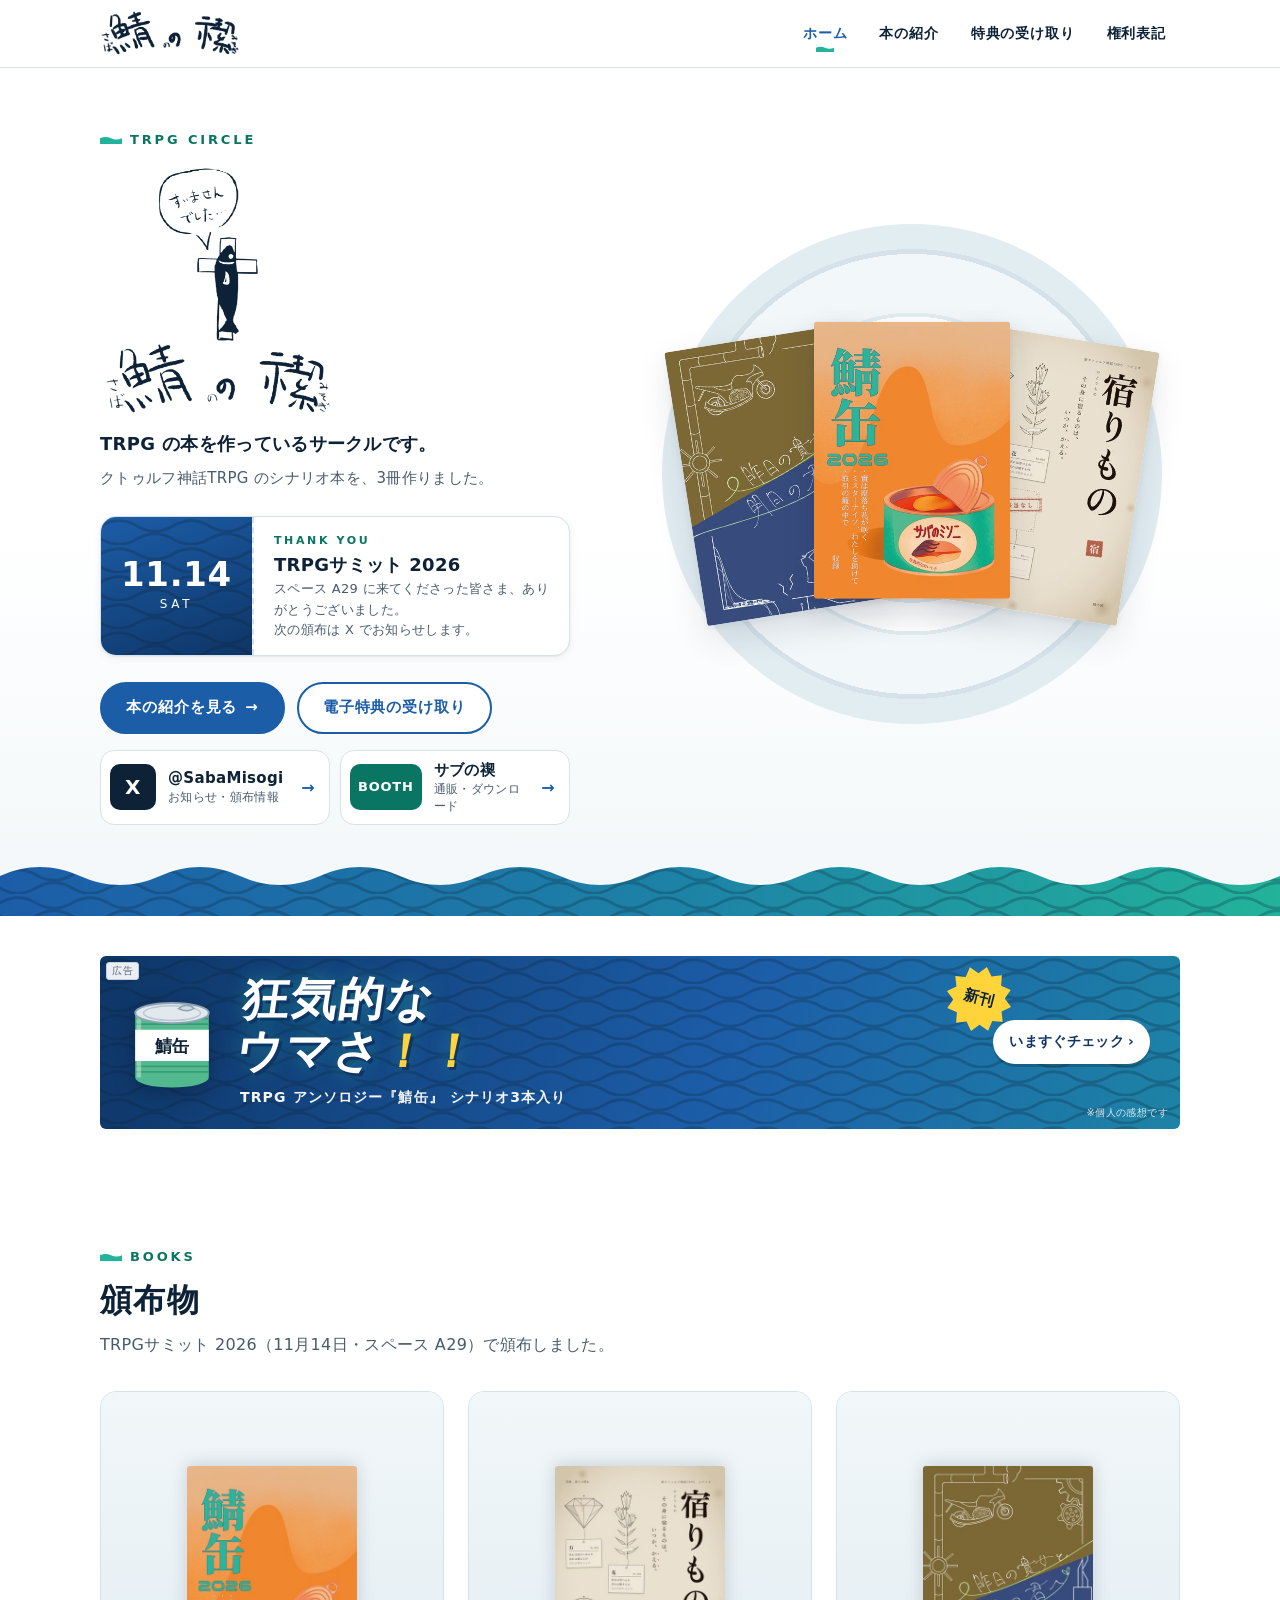
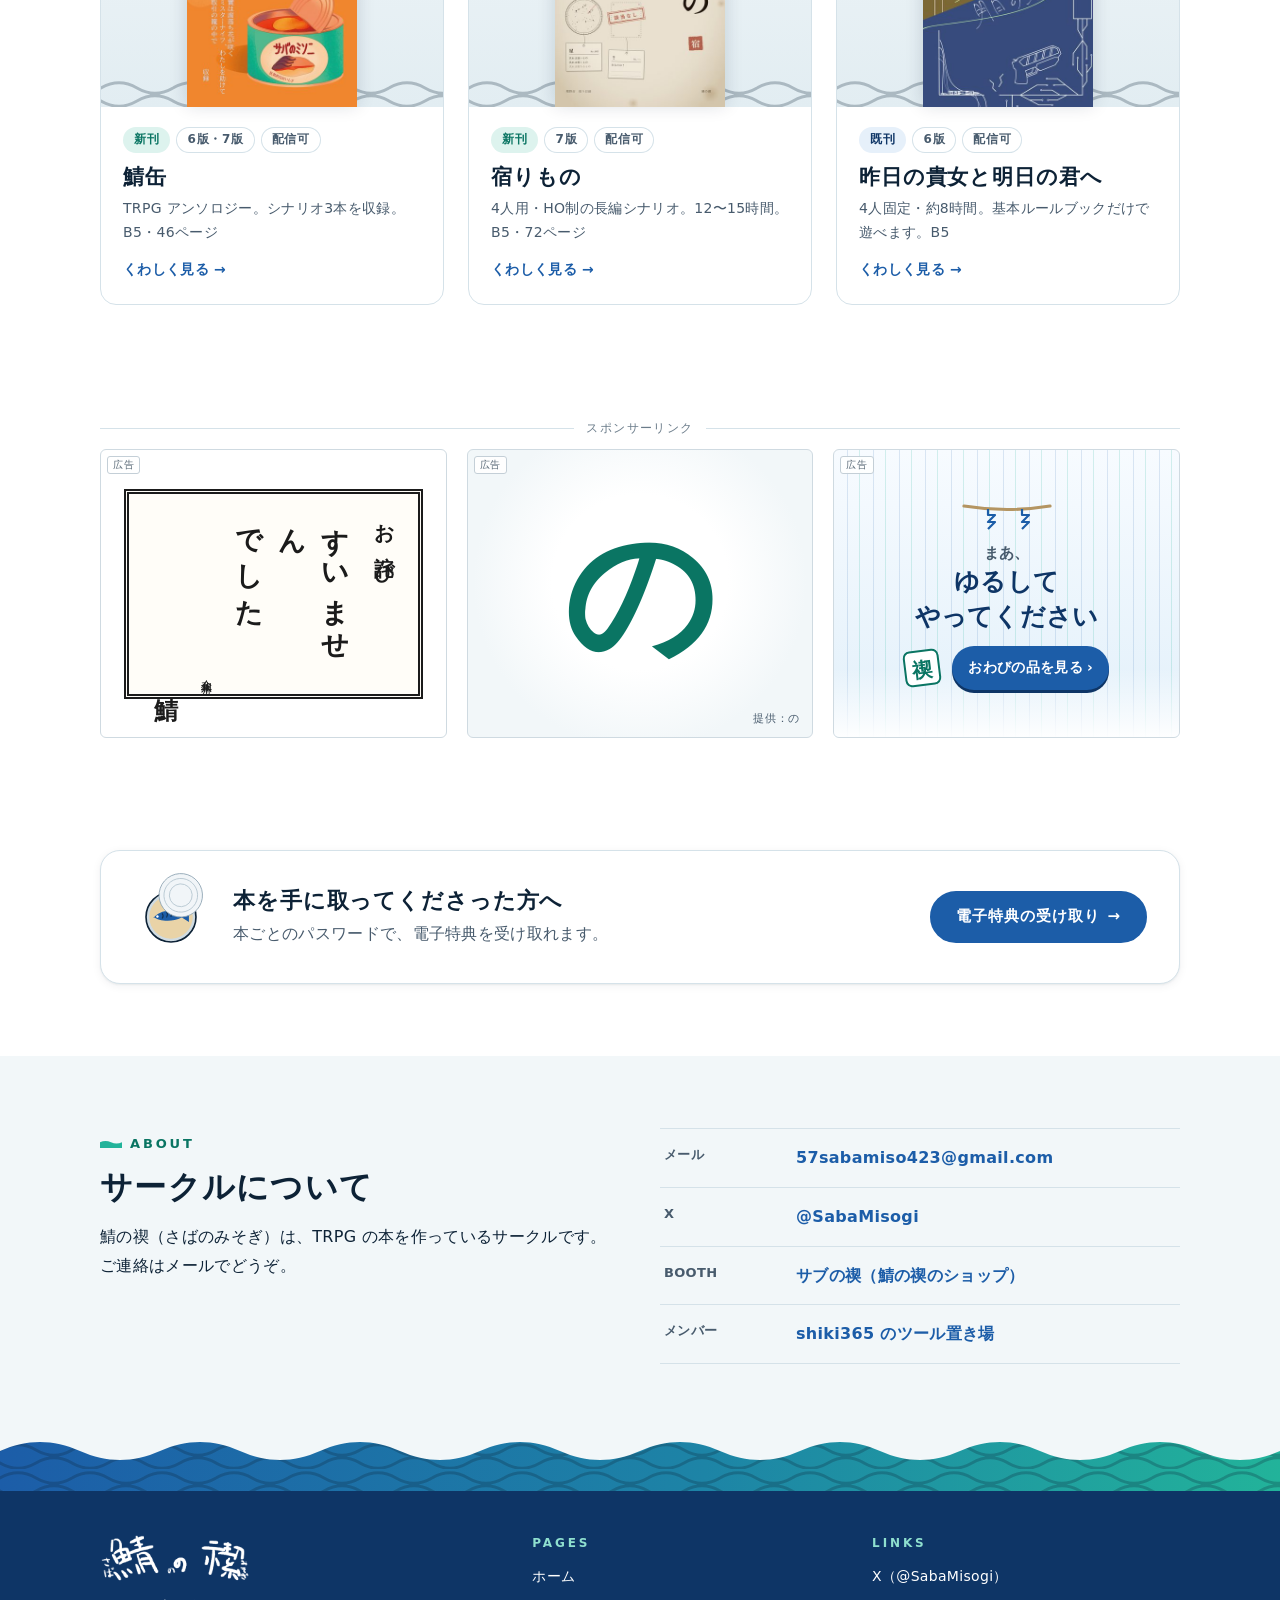
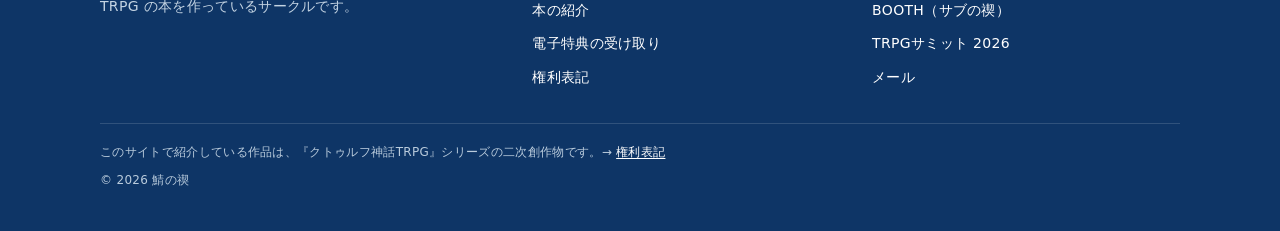
==== commit 56453edd: "Turn the event ticket into a thank-you after TRPG Summit Co-Authored-By: Claude Opus 5.5 <noreply@an" ====
--- a/index.html
+++ b/index.html
@@ -75,14 +75,13 @@
         <p class="eyebrow">TRPG CIRCLE</p>
         <h1 class="hero__logo"><img src="img/logo-mascot.png" alt="鯖の禊" width="433" height="472"></h1>
         <p class="hero__lead">TRPG の本を作っているサークルです。</p>
-        <p class="hero__sub">クトゥルフ神話TRPG のシナリオ本を、新刊2冊・既刊1冊持っていきます。</p>
-        <a class="ticket" href="https://trpg-summit.com/2026/">
+        <p class="hero__sub">クトゥルフ神話TRPG のシナリオ本を、3冊作りました。</p>
+        <a class="ticket" href="https://x.com/SabaMisogi">
           <span class="ticket__date"><b>11.14</b><span>SAT</span></span>
           <span class="ticket__body">
-            <span class="ticket__label">NEXT EVENT</span>
+            <span class="ticket__label">THANK YOU</span>
             <span class="ticket__name">TRPGサミット 2026</span>
-            <span class="ticket__meta">池袋・サンシャインシティ 展示ホールD<br>11:00〜17:00</span>
-            <span class="ticket__space">スペース <b>A29</b></span>
+            <span class="ticket__meta">スペース A29 に来てくださった皆さま、ありがとうございました。<br>次の頒布は X でお知らせします。</span>
           </span>
         </a>
         <div class="hero__actions">
@@ -133,7 +132,7 @@
       <div class="section__head">
         <p class="eyebrow">BOOKS</p>
         <h2>頒布物</h2>
-        <p class="section__lead">TRPGサミット（11月14日・スペース A29）で頒布します。</p>
+        <p class="section__lead">TRPGサミット 2026（11月14日・スペース A29）で頒布しました。</p>
       </div>
       <ul class="book-grid">
         <li class="book-card">
